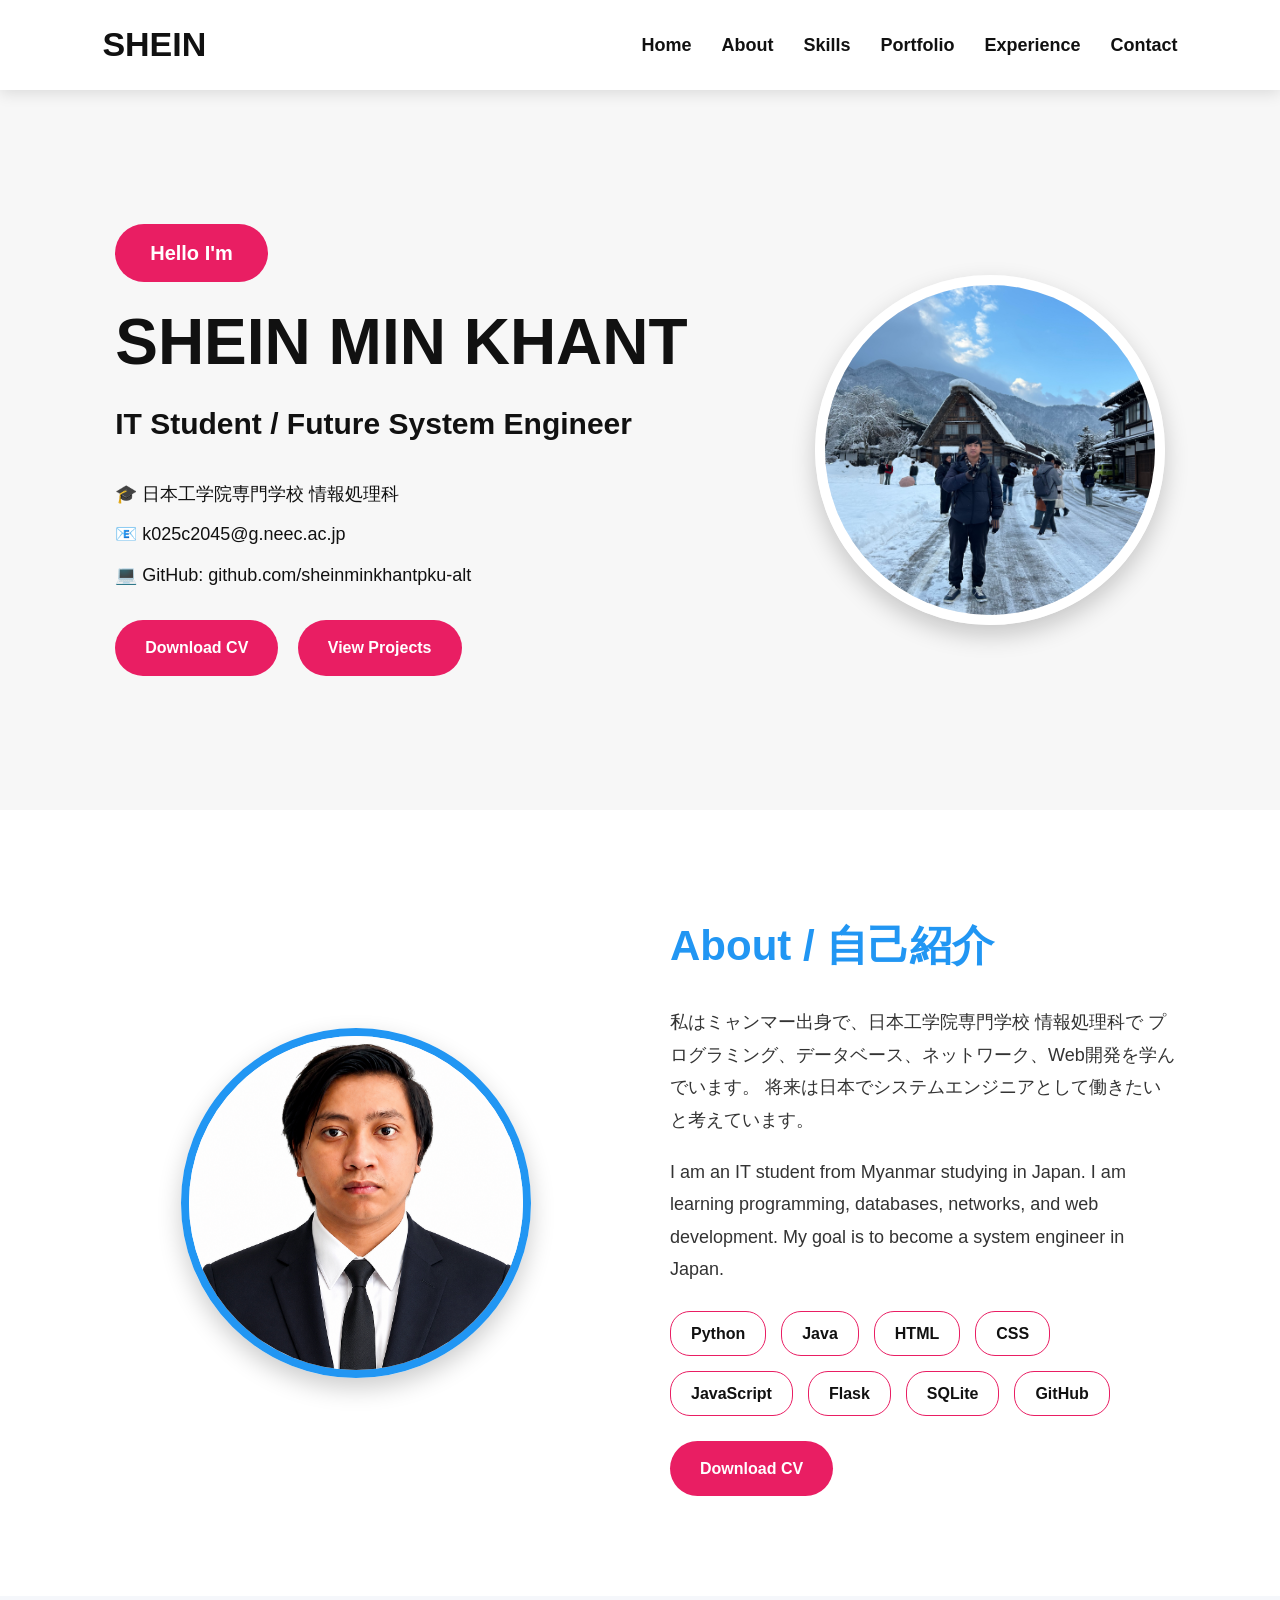
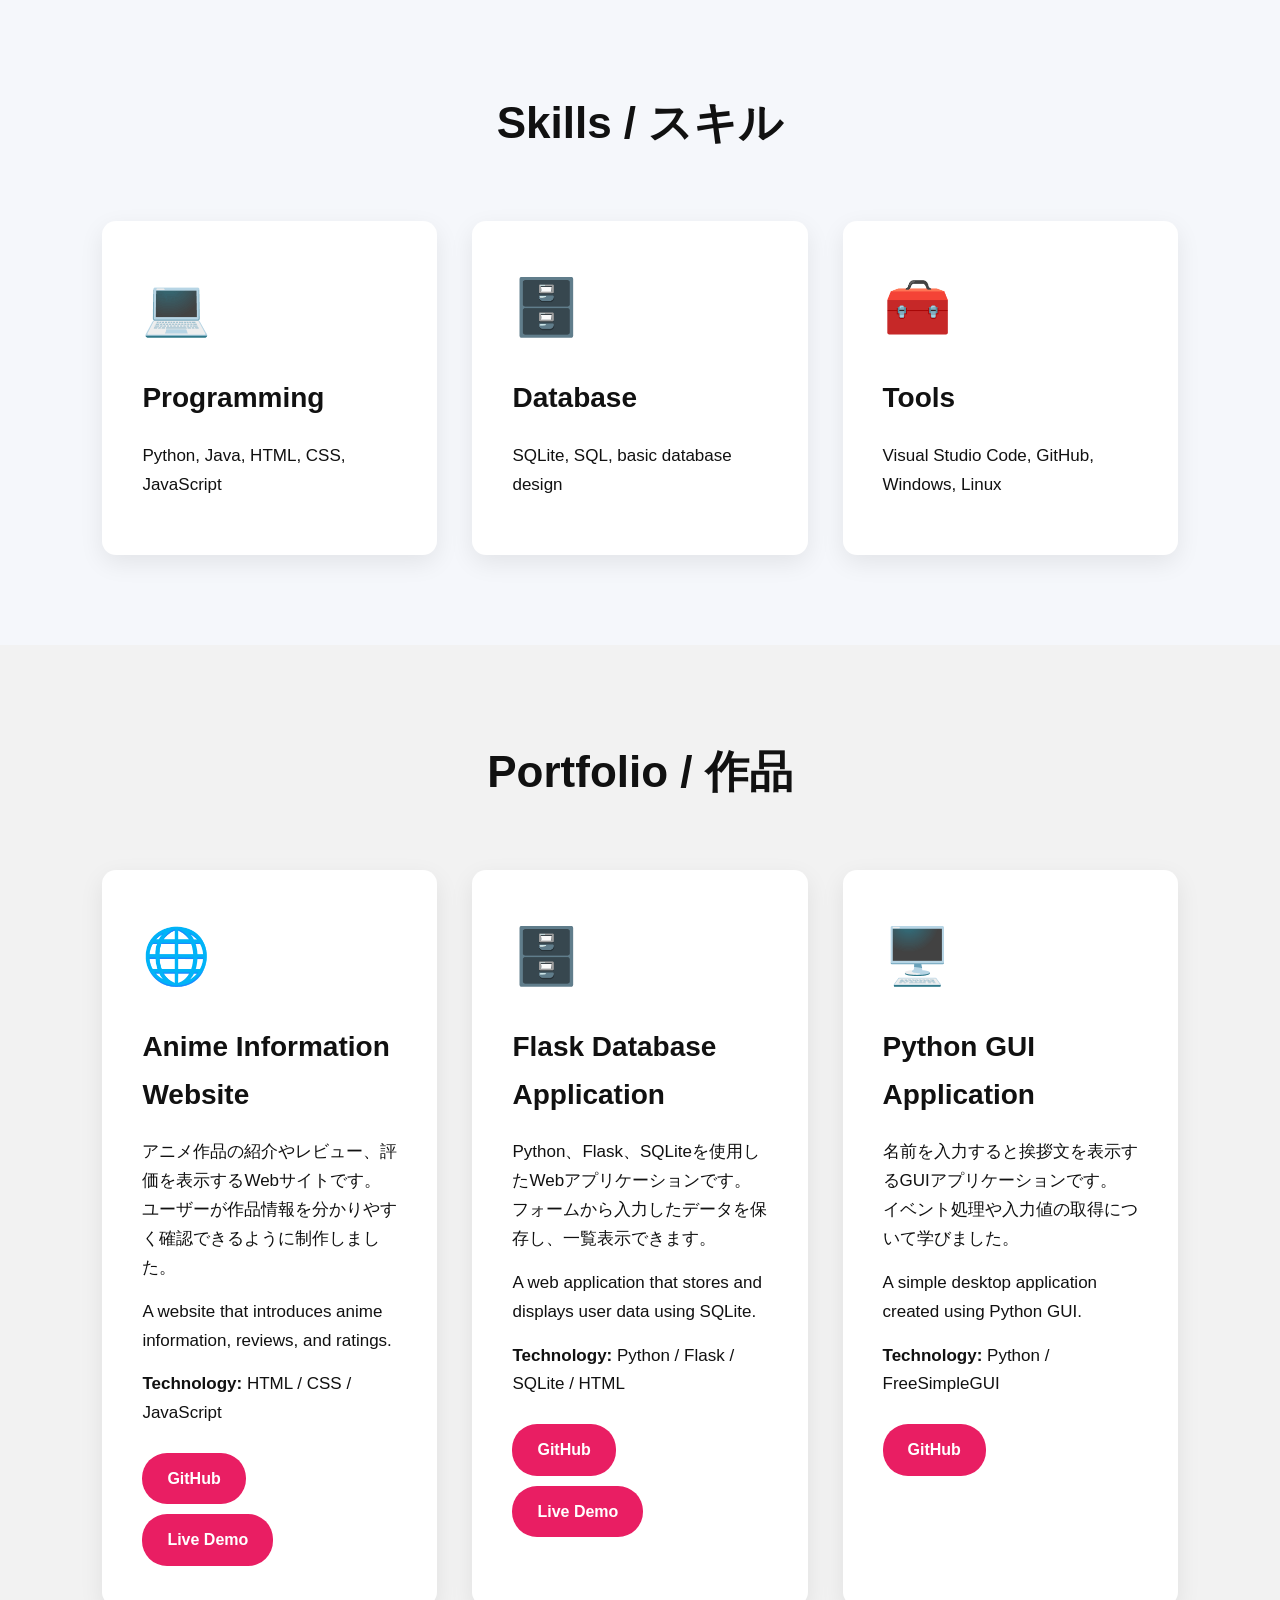
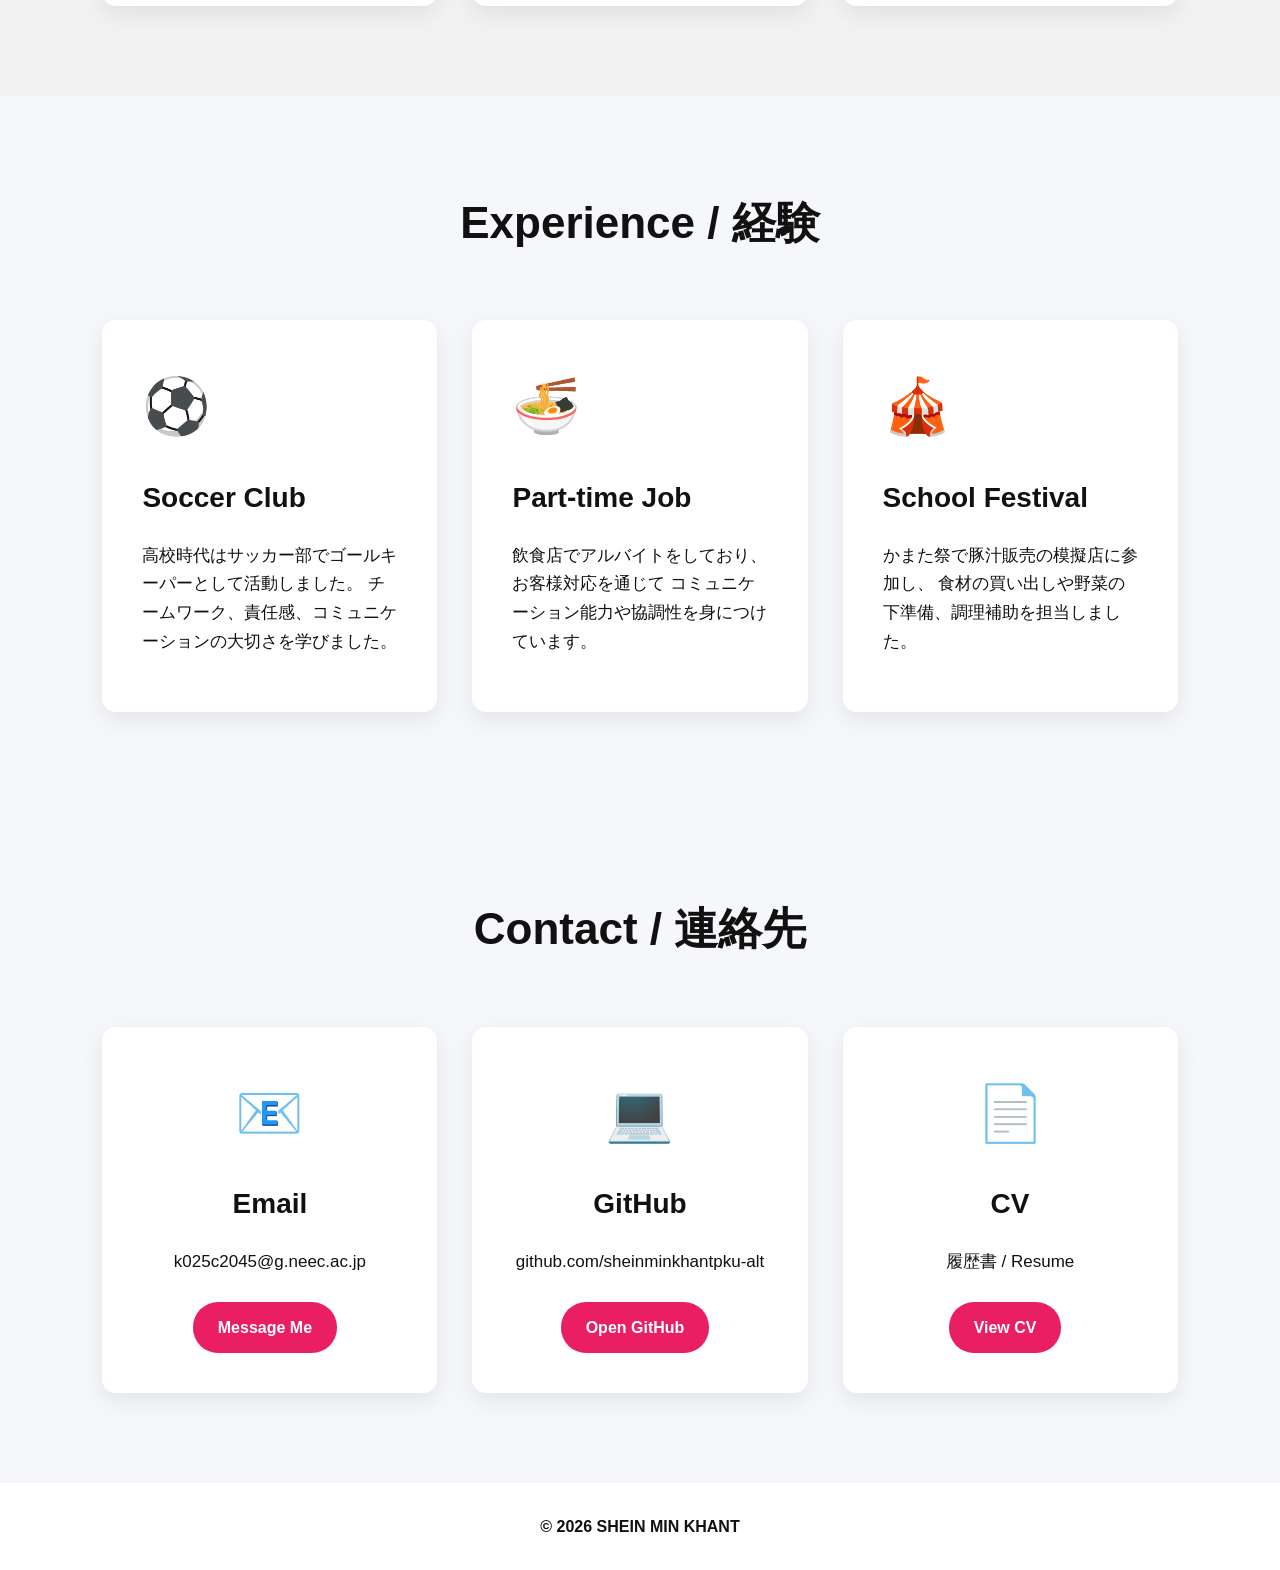
==== index.html @ 112c9b4b "Update index.html" ====
<!DOCTYPE html>
<html lang="ja">
<head>
    <meta charset="UTF-8">
    <title>SHEIN MIN KHANT Portfolio</title>
    <link rel="stylesheet" href="style.css">
</head>
<body>

<header>
    <nav>
        <h1>SHEIN</h1>
        <ul>
            <li><a href="#home">Home</a></li>
            <li><a href="#about">About</a></li>
            <li><a href="#skills">Skills</a></li>
            <li><a href="#projects">Portfolio</a></li>
            <li><a href="#experience">Experience</a></li>
            <li><a href="#contact">Contact</a></li>
        </ul>
    </nav>
</header>

<section id="home" class="hero-section">

    <div class="hero-text">
        <span class="hello">Hello I'm</span>

        <h2>SHEIN MIN KHANT</h2>

        <h3>IT Student / Future System Engineer</h3>

        <p>🎓 日本工学院専門学校 情報処理科</p>
        <p>📧 k025c2045@g.neec.ac.jp</p>
        <p>💻 GitHub: github.com/sheinminkhantpku-alt</p>

        <div class="hero-buttons">
            <a href="cv.pdf" target="_blank">Download CV</a>
            <a href="#projects">View Projects</a>
        </div>
    </div>

    <div class="hero-photo">
        <img src="images/IMG_0315.jpeg" alt="Profile Photo">
    </div>

</section>

<section id="about" class="about-section">
    <div class="about-left">
      <img src="images/SHEIN.png" alt="Profile Photo">
    </div>

    <div class="about-text">
        <h2>About / 自己紹介</h2>

        <p>
            私はミャンマー出身で、日本工学院専門学校 情報処理科で
            プログラミング、データベース、ネットワーク、Web開発を学んでいます。
            将来は日本でシステムエンジニアとして働きたいと考えています。
        </p>

        <p>
            I am an IT student from Myanmar studying in Japan.
            I am learning programming, databases, networks, and web development.
            My goal is to become a system engineer in Japan.
        </p>

        <div class="tags">
            <span>Python</span>
            <span>Java</span>
            <span>HTML</span>
            <span>CSS</span>
            <span>JavaScript</span>
            <span>Flask</span>
            <span>SQLite</span>
            <span>GitHub</span>
        </div>

        <a class="download-btn" href="cv.pdf" target="_blank">Download CV</a>
    </div>
</section>

<section id="skills">
    <h2>Skills / スキル</h2>

    <div class="skill-grid">
        <div class="skill-card">
            <div class="card-icon">💻</div>
            <h3>Programming</h3>
            <p>Python, Java, HTML, CSS, JavaScript</p>
        </div>

        <div class="skill-card">
            <div class="card-icon">🗄️</div>
            <h3>Database</h3>
            <p>SQLite, SQL, basic database design</p>
        </div>

        <div class="skill-card">
            <div class="card-icon">🧰</div>
            <h3>Tools</h3>
            <p>Visual Studio Code, GitHub, Windows, Linux</p>
        </div>
    </div>
</section>

<section id="projects">
    <h2>Portfolio / 作品</h2>

    <div class="project-grid">

        <div class="project-card">
            <div class="project-icon">🌐</div>
            <h3>Anime Information Website</h3>

            <p>
                アニメ作品の紹介やレビュー、評価を表示するWebサイトです。
                ユーザーが作品情報を分かりやすく確認できるように制作しました。
            </p>

            <p>
                A website that introduces anime information, reviews, and ratings.
            </p>

            <p><strong>Technology:</strong> HTML / CSS / JavaScript</p>

            <div class="project-links">
                <a href="https://github.com/sheinminkhantpku-alt/Anime-page" target="_blank">
                    GitHub
                </a>
                <a href="#" target="_blank">
                    Live Demo
                </a>
            </div>
        </div>

        <div class="project-card">
            <div class="project-icon">🗄️</div>
            <h3>Flask Database Application</h3>

            <p>
                Python、Flask、SQLiteを使用したWebアプリケーションです。
                フォームから入力したデータを保存し、一覧表示できます。
            </p>

            <p>
                A web application that stores and displays user data using SQLite.
            </p>

            <p><strong>Technology:</strong> Python / Flask / SQLite / HTML</p>

            <div class="project-links">
                <a href="https://github.com/sheinminkhantpku-alt/friend-app"target="_blank"class="btn">
                         GitHub
                </a>

                <a href="https://your-live-demo-url.com" target="_blank"class="btn">
                         Live Demo
                </a>
            </div>
        </div>

        <div class="project-card">
            <div class="project-icon">🖥️</div>
            <h3>Python GUI Application</h3>

            <p>
                名前を入力すると挨拶文を表示するGUIアプリケーションです。
                イベント処理や入力値の取得について学びました。
            </p>

            <p>
                A simple desktop application created using Python GUI.
            </p>

            <p><strong>Technology:</strong> Python / FreeSimpleGUI</p>

            <div class="project-links">
                <a href="https://github.com/k025c2045-ai/python-gui-app" target="_blank">
                    GitHub
                </a>
            </div>
        </div>

    </div>
</section>

<section id="experience">
    <h2>Experience / 経験</h2>

    <div class="experience-grid">
        <div class="experience-card">
            <div class="card-icon">⚽</div>
            <h3>Soccer Club</h3>
            <p>
                高校時代はサッカー部でゴールキーパーとして活動しました。
                チームワーク、責任感、コミュニケーションの大切さを学びました。
            </p>
        </div>

        <div class="experience-card">
            <div class="card-icon">🍜</div>
            <h3>Part-time Job</h3>
            <p>
                飲食店でアルバイトをしており、お客様対応を通じて
                コミュニケーション能力や協調性を身につけています。
            </p>
        </div>

        <div class="experience-card">
            <div class="card-icon">🎪</div>
            <h3>School Festival</h3>
            <p>
                かまた祭で豚汁販売の模擬店に参加し、
                食材の買い出しや野菜の下準備、調理補助を担当しました。
            </p>
        </div>
    </div>
</section>

<section id="contact">
    <h2>Contact / 連絡先</h2>

    <div class="contact-grid">
        <div class="contact-card">
            <div class="contact-icon">📧</div>
            <h3>Email</h3>
            <p>k025c2045@g.neec.ac.jp</p>
            <a href="mailto:k025c2045@g.neec.ac.jp">Message Me</a>
        </div>

        <div class="contact-card">
            <div class="contact-icon">💻</div>
            <h3>GitHub</h3>
            <p>github.com/sheinminkhantpku-alt</p>
            <a href="https://github.com/sheinminkhantpku-alt" target="_blank">Open GitHub</a>
        </div>

        <div class="contact-card">
            <div class="contact-icon">📄</div>
            <h3>CV</h3>
            <p>履歴書 / Resume</p>
            <a href="cv.pdf" target="_blank">View CV</a>
        </div>
    </div>
</section>

<footer>
    <p>© 2026 SHEIN MIN KHANT</p>
</footer>

<script src="scripts.js"></script>
</body>
</html>
---- style.css ----
* {
    margin: 0;
    padding: 0;
    box-sizing: border-box;
}

html {
    scroll-behavior: smooth;
}

body {
    font-family: "Segoe UI", "Yu Gothic", sans-serif;
    background: #f5f7fb;
    color: #111;
    line-height: 1.7;
}

header {
    background: white;
    box-shadow: 0 3px 15px rgba(0,0,0,0.12);
    position: sticky;
    top: 0;
    z-index: 1000;
}
.hero-photo {
    width: 350px;
    height: 350px;
    border-radius: 50%;
    overflow: hidden;
    border: 10px solid white;
    box-shadow: 0 10px 25px rgba(0,0,0,0.2);
}

.hero-photo img {
    width: 100%;
    height: 100%;
    object-fit: cover;
}
nav {
    min-height: 90px;
    padding: 0 8%;
    display: flex;
    align-items: center;
    justify-content: space-between;
}

nav h1 {
    font-size: 34px;
    font-weight: 800;
}

nav ul {
    display: flex;
    list-style: none;
    gap: 30px;
}

nav a {
    color: #111;
    text-decoration: none;
    font-size: 18px;
    font-weight: 700;
}

nav a:hover {
    color: #e91e63;
}

.hero-section {
    min-height: 720px;
    display: flex;
    align-items: center;
    justify-content: space-between;
    padding: 80px 9%;
    background: #f7f7f7;
}

.hero-text {
    max-width: 650px;
}

.hello {
    background: #e91e63;
    color: white;
    padding: 12px 35px;
    border-radius: 30px;
    font-size: 20px;
    font-weight: bold;
    display: inline-block;
    margin-bottom: 25px;
}

.hero-text h2 {
    font-size: 64px;
    line-height: 1.1;
    margin-bottom: 20px;
}

.hero-text h3 {
    font-size: 30px;
    margin-bottom: 30px;
}

.hero-text p {
    font-size: 18px;
    margin-bottom: 10px;
}

.hero-buttons {
    margin-top: 30px;
}

.hero-buttons a,
.download-btn {
    background: #e91e63;
    color: white;
    padding: 14px 30px;
    border-radius: 30px;
    text-decoration: none;
    font-weight: bold;
    display: inline-block;
    margin-right: 15px;
}

.hero-buttons a:hover,
.download-btn:hover {
    background: #c2185b;
}

.hero-circle {
    width: 420px;
    height: 420px;
    border-radius: 50%;
    border: 28px solid #ddd;
    outline: 28px solid #eee;
    display: flex;
    flex-direction: column;
    align-items: center;
    justify-content: center;
    background: white;
    text-align: center;
}

.hero-circle h2 {
    font-size: 90px;
    color: #e91e63;
}

.hero-circle p {
    font-size: 24px;
    font-weight: bold;
}

section {
    padding: 90px 8%;
}

section h2 {
    text-align: center;
    font-size: 44px;
    margin-bottom: 60px;
}

.about-section {
    display: flex;
    gap: 80px;
    align-items: center;
    background: white;
}

.about-left {
    flex: 1;
    display: flex;
    justify-content: center;
}

.icon-box {
    width: 360px;
    height: 360px;
    border-radius: 30px;
    background: #fce4ec;
    display: flex;
    align-items: center;
    justify-content: center;
    font-size: 130px;
}

.about-text {
    flex: 1;
}

.about-text h2 {
    text-align: left;
    margin-bottom: 30px;
}

.about-text p {
    font-size: 18px;
    margin-bottom: 20px;
}

.tags {
    display: flex;
    flex-wrap: wrap;
    gap: 15px;
    margin: 25px 0;
}

.tags span {
    border: 1px solid #e91e63;
    padding: 8px 20px;
    border-radius: 20px;
    font-weight: bold;
}

.skill-grid,
.project-grid,
.experience-grid,
.contact-grid {
    display: grid;
    grid-template-columns: repeat(3, 1fr);
    gap: 35px;
}

.skill-card,
.experience-card,
.contact-card,
.project-card {
    background: white;
    padding: 40px;
    border-radius: 14px;
    box-shadow: 0 8px 25px rgba(0,0,0,0.08);
}

.card-icon,
.project-icon,
.contact-icon {
    font-size: 55px;
    margin-bottom: 20px;
}

.skill-card h3,
.experience-card h3,
.contact-card h3,
.project-card h3 {
    font-size: 28px;
    margin-bottom: 20px;
}

.skill-card p,
.experience-card p,
.contact-card p,
.project-card p {
    font-size: 17px;
    margin-bottom: 15px;
}

#projects {
    background: #f2f2f2;
}

.project-links a,
.contact-card a {
    background: #e91e63;
    color: white;
    padding: 12px 25px;
    border-radius: 25px;
    text-decoration: none;
    font-weight: bold;
    display: inline-block;
    margin-right: 10px;
    margin-top: 10px;
}

.project-links a:hover,
.contact-card a:hover {
    background: #c2185b;
}

.contact-card {
    text-align: center;
}

footer {
    background: white;
    text-align: center;
    padding: 30px;
    font-weight: bold;
}

@media screen and (max-width: 900px) {
    nav {
        height: auto;
        padding: 25px;
        flex-direction: column;
        gap: 20px;
    }

    nav ul {
        flex-direction: column;
        text-align: center;
        gap: 15px;
    }

    .hero-section,
    .about-section {
        flex-direction: column;
        text-align: center;
    }

    .hero-text h2 {
        font-size: 45px;
    }

    .hero-circle {
        width: 300px;
        height: 300px;
        border: 18px solid #ddd;
        outline: 18px solid #eee;
    }

    .hero-circle h2 {
        font-size: 60px;
    }

    .hero-circle p {
        font-size: 18px;
    }

    .about-text h2 {
        text-align: center;
    }

    .skill-grid,
    .project-grid,
    .experience-grid,
    .contact-grid {
        grid-template-columns: 1fr;
    }
}
.about-section{
    display: flex;
    align-items: center;
    justify-content: center;
    gap: 60px;
    padding: 100px 8%;
    background: white;
}

.about-left{
    flex: 1;
    display: flex;
    justify-content: center;
}

.about-left img{
    width: 350px;
    height: 350px;
    object-fit: cover;
    border-radius: 50%;
    border: 8px solid #2196f3;
    box-shadow: 0 10px 25px rgba(0,0,0,0.2);
}

.about-text{
    flex: 1;
}

.about-text h2{
    font-size: 42px;
    margin-bottom: 25px;
    color: #2196f3;
}

.about-text p{
    font-size: 18px;
    line-height: 1.8;
    margin-bottom: 20px;
    color: #333;
}
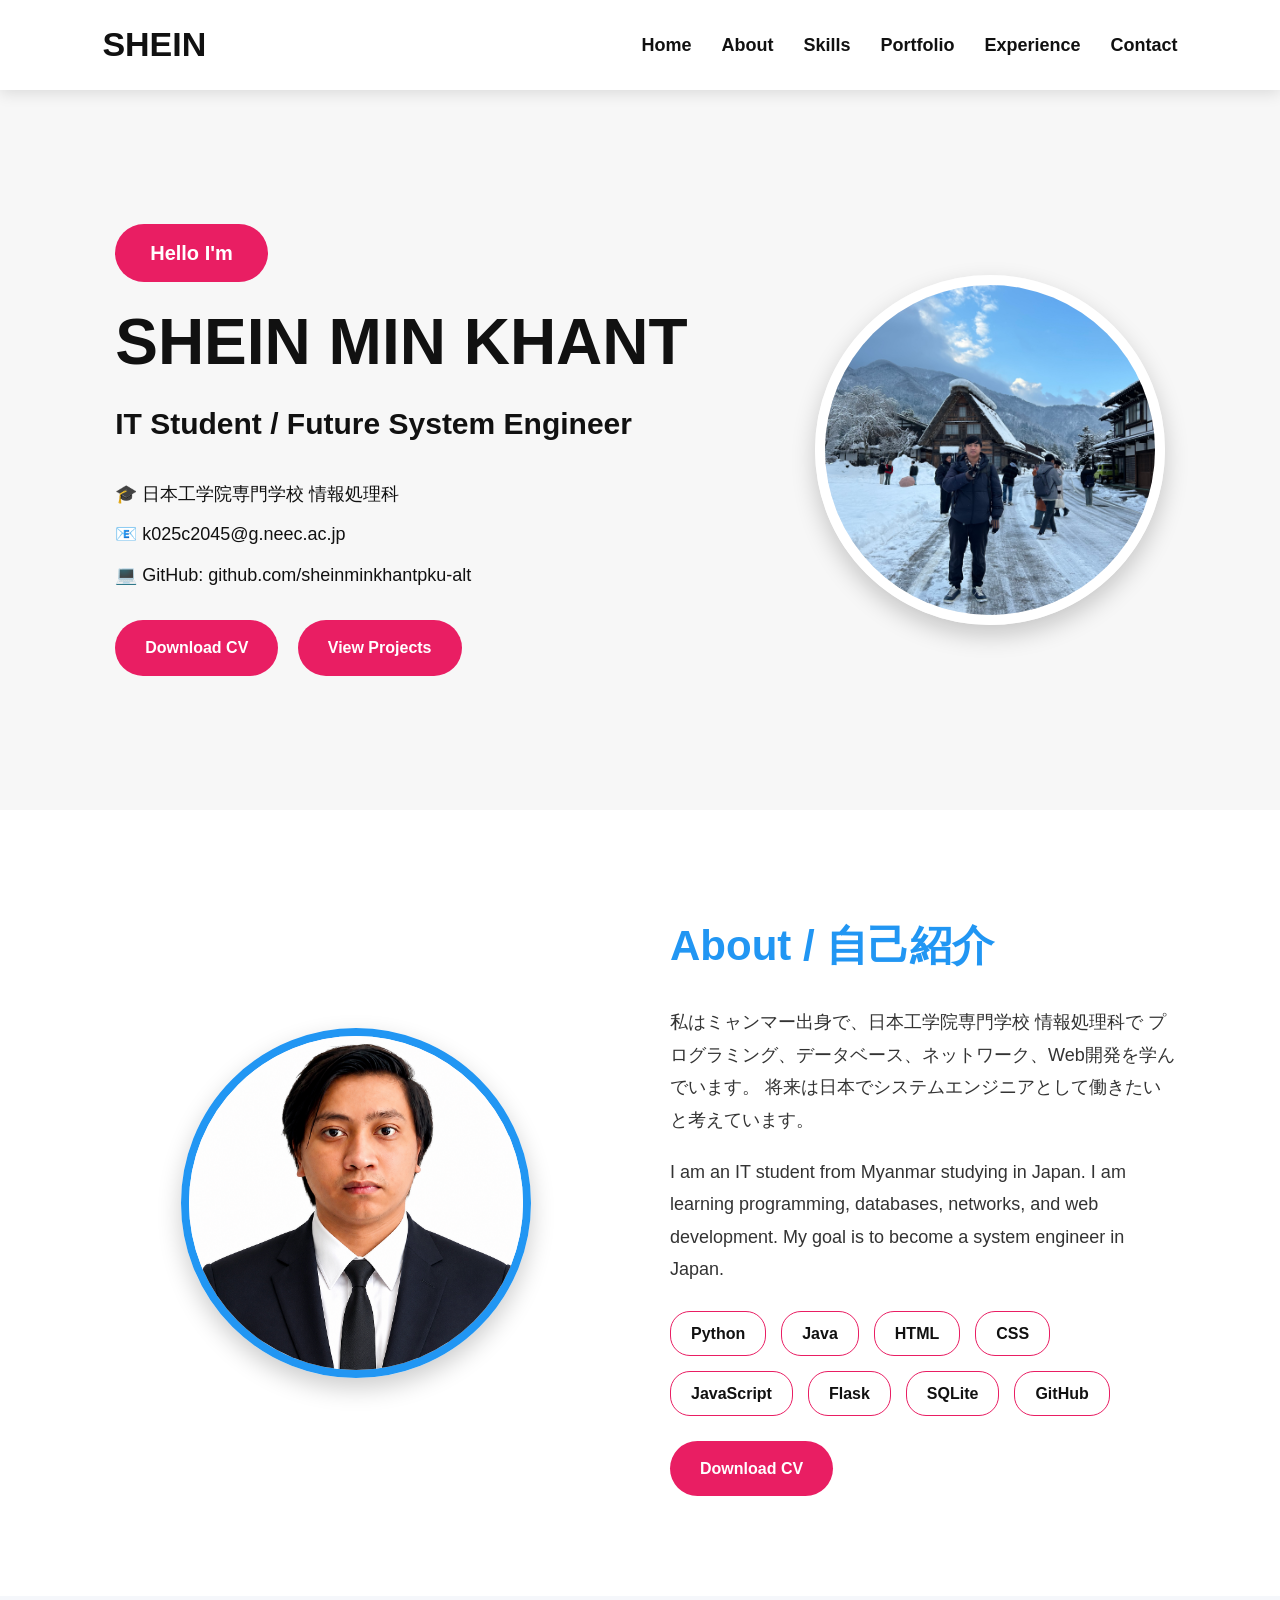
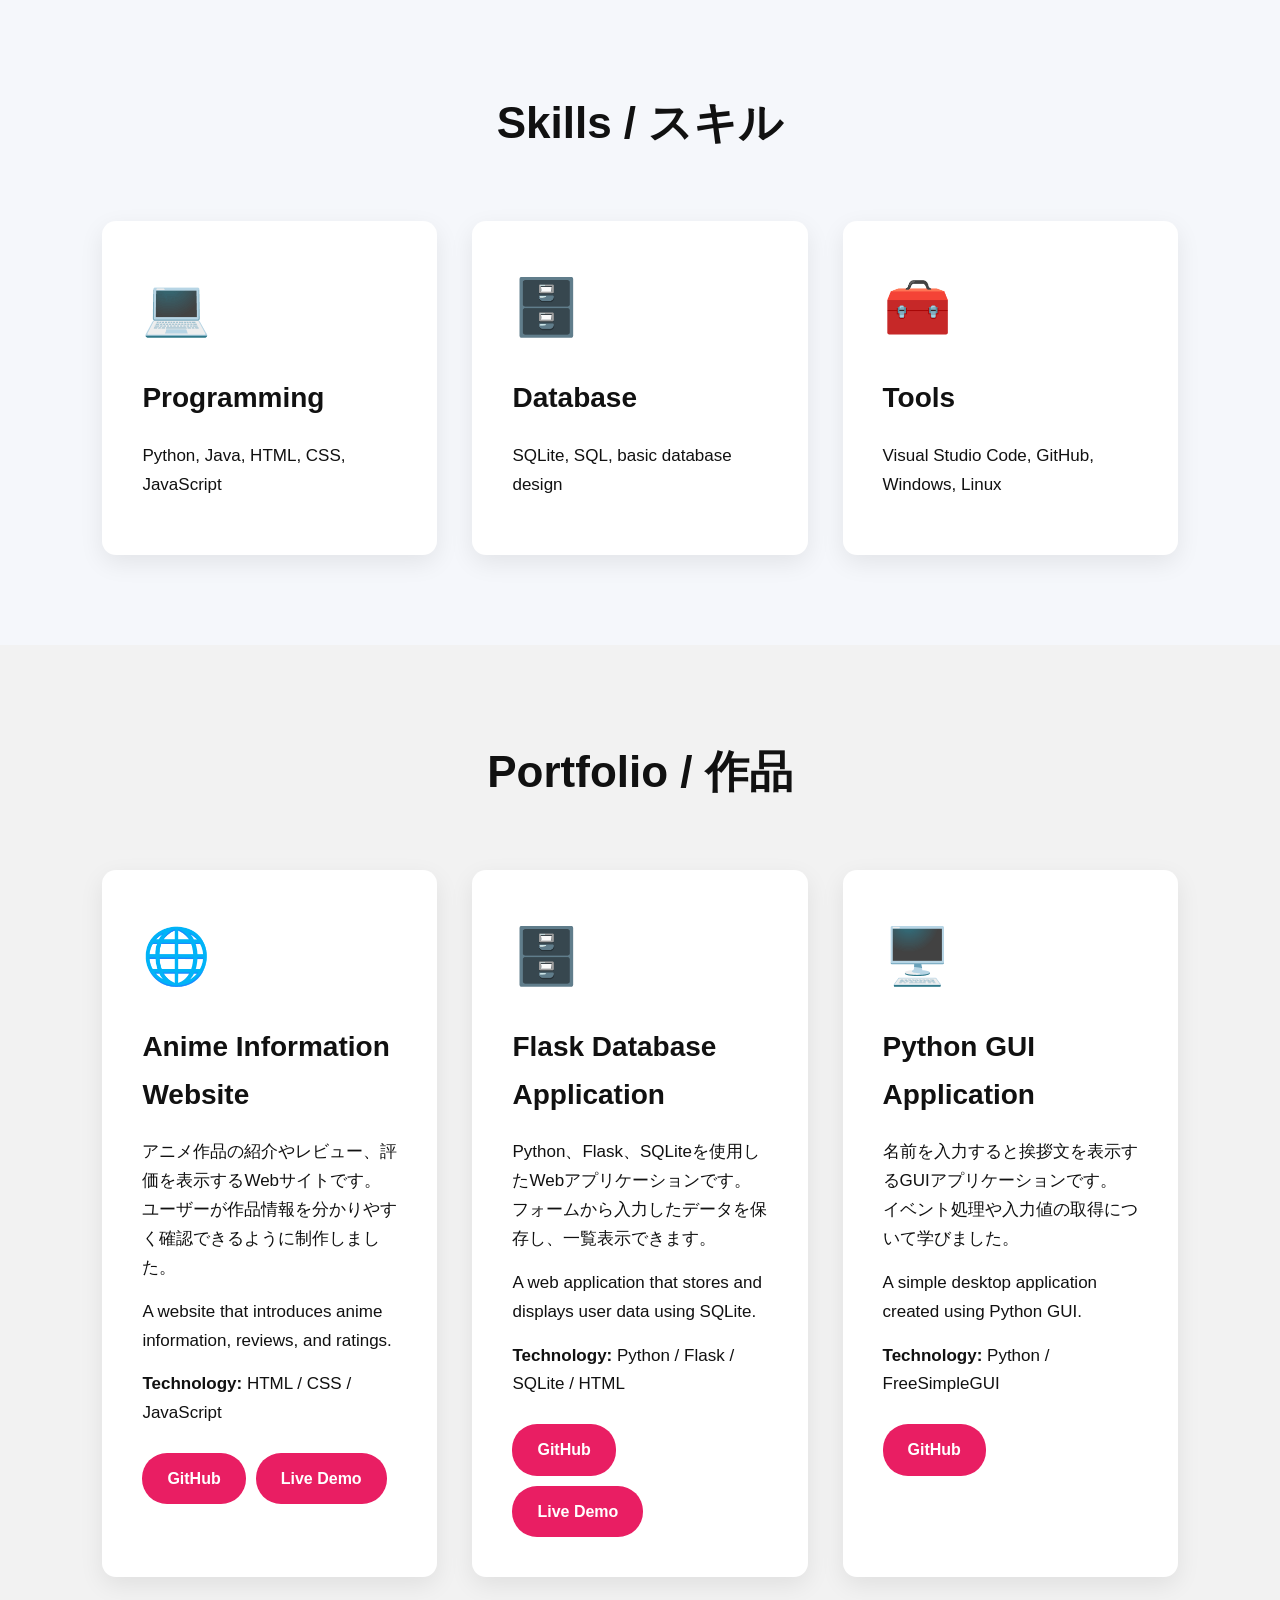
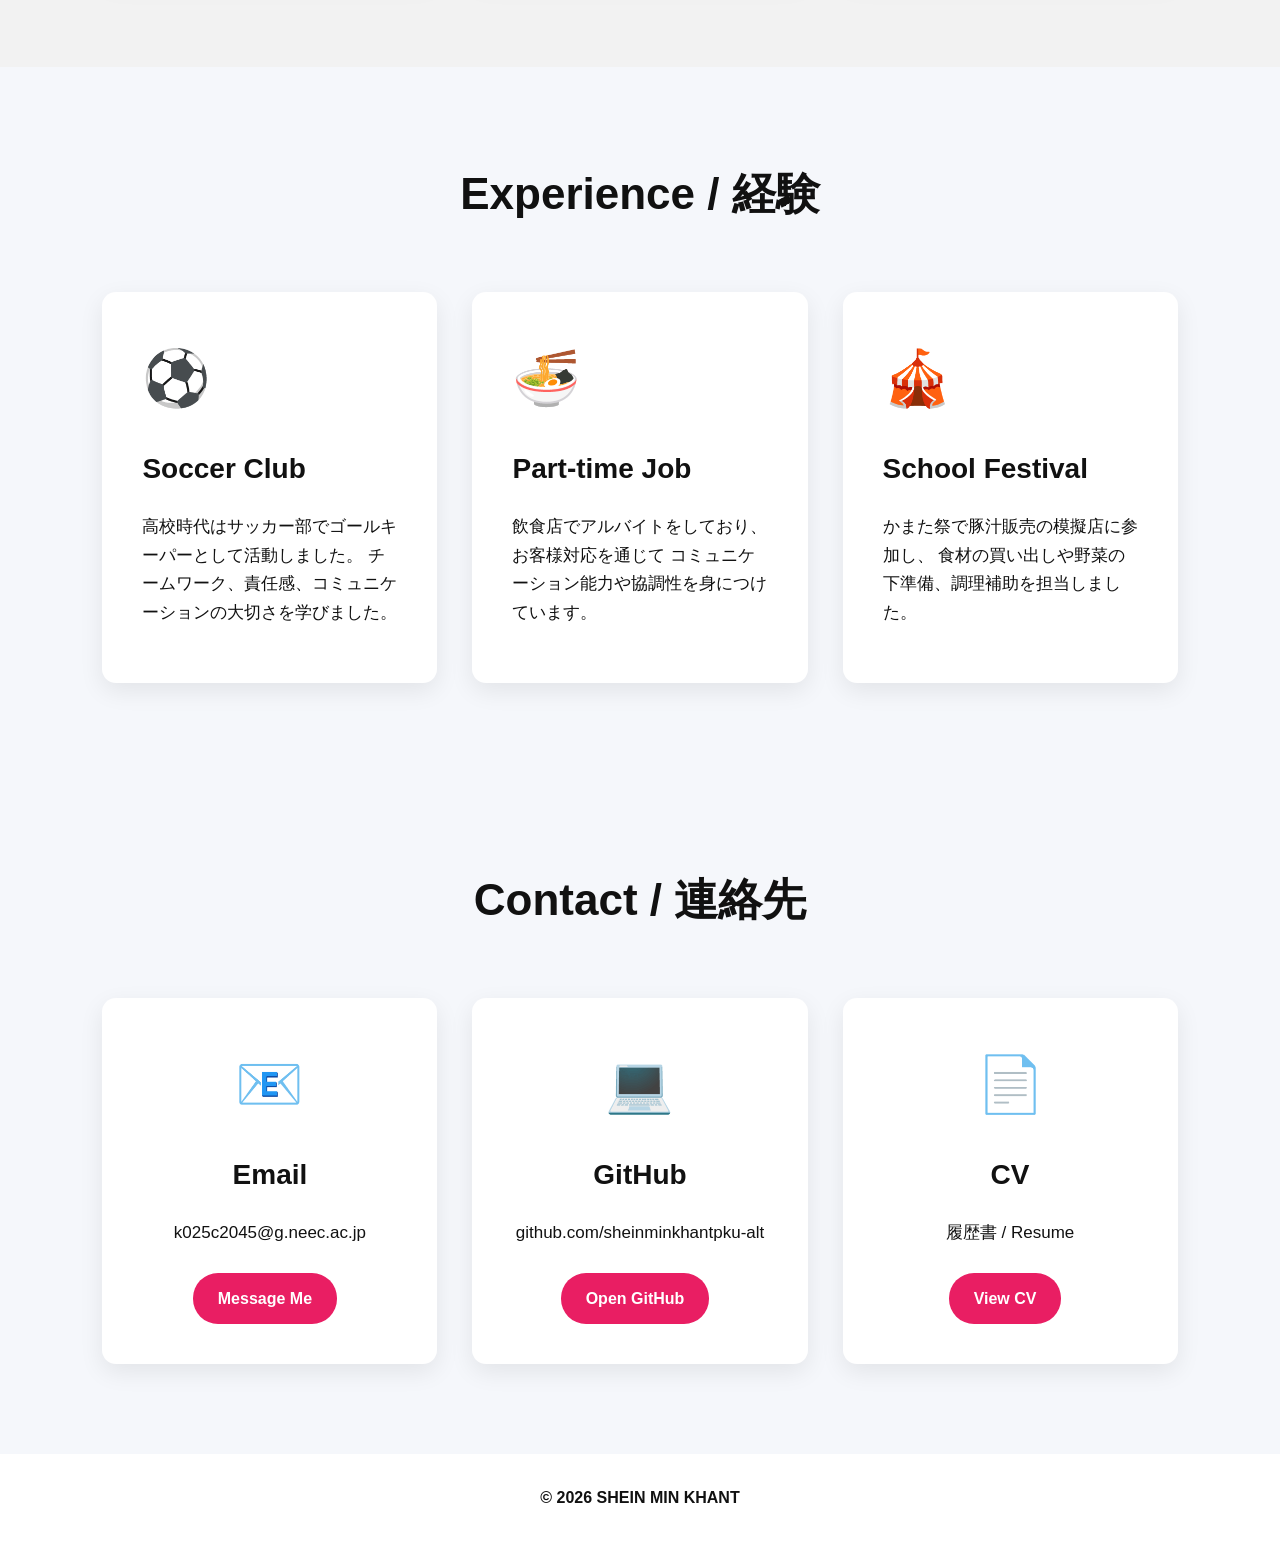
==== commit 2b7bc431: "Update index.html" ====
--- a/index.html
+++ b/index.html
@@ -128,10 +128,9 @@
             <div class="project-links">
                 <a href="https://github.com/sheinminkhantpku-alt/Anime-page" target="_blank">
                     GitHub
-                </a>
-                <a href="#" target="_blank">
-                    Live Demo
-                </a>
+                <a href="https://sheinminkhantpku-alt.github.io/Anime-page/"
+                    target="_blank"
+                class="btn">Live Demo</a>
             </div>
         </div>
 
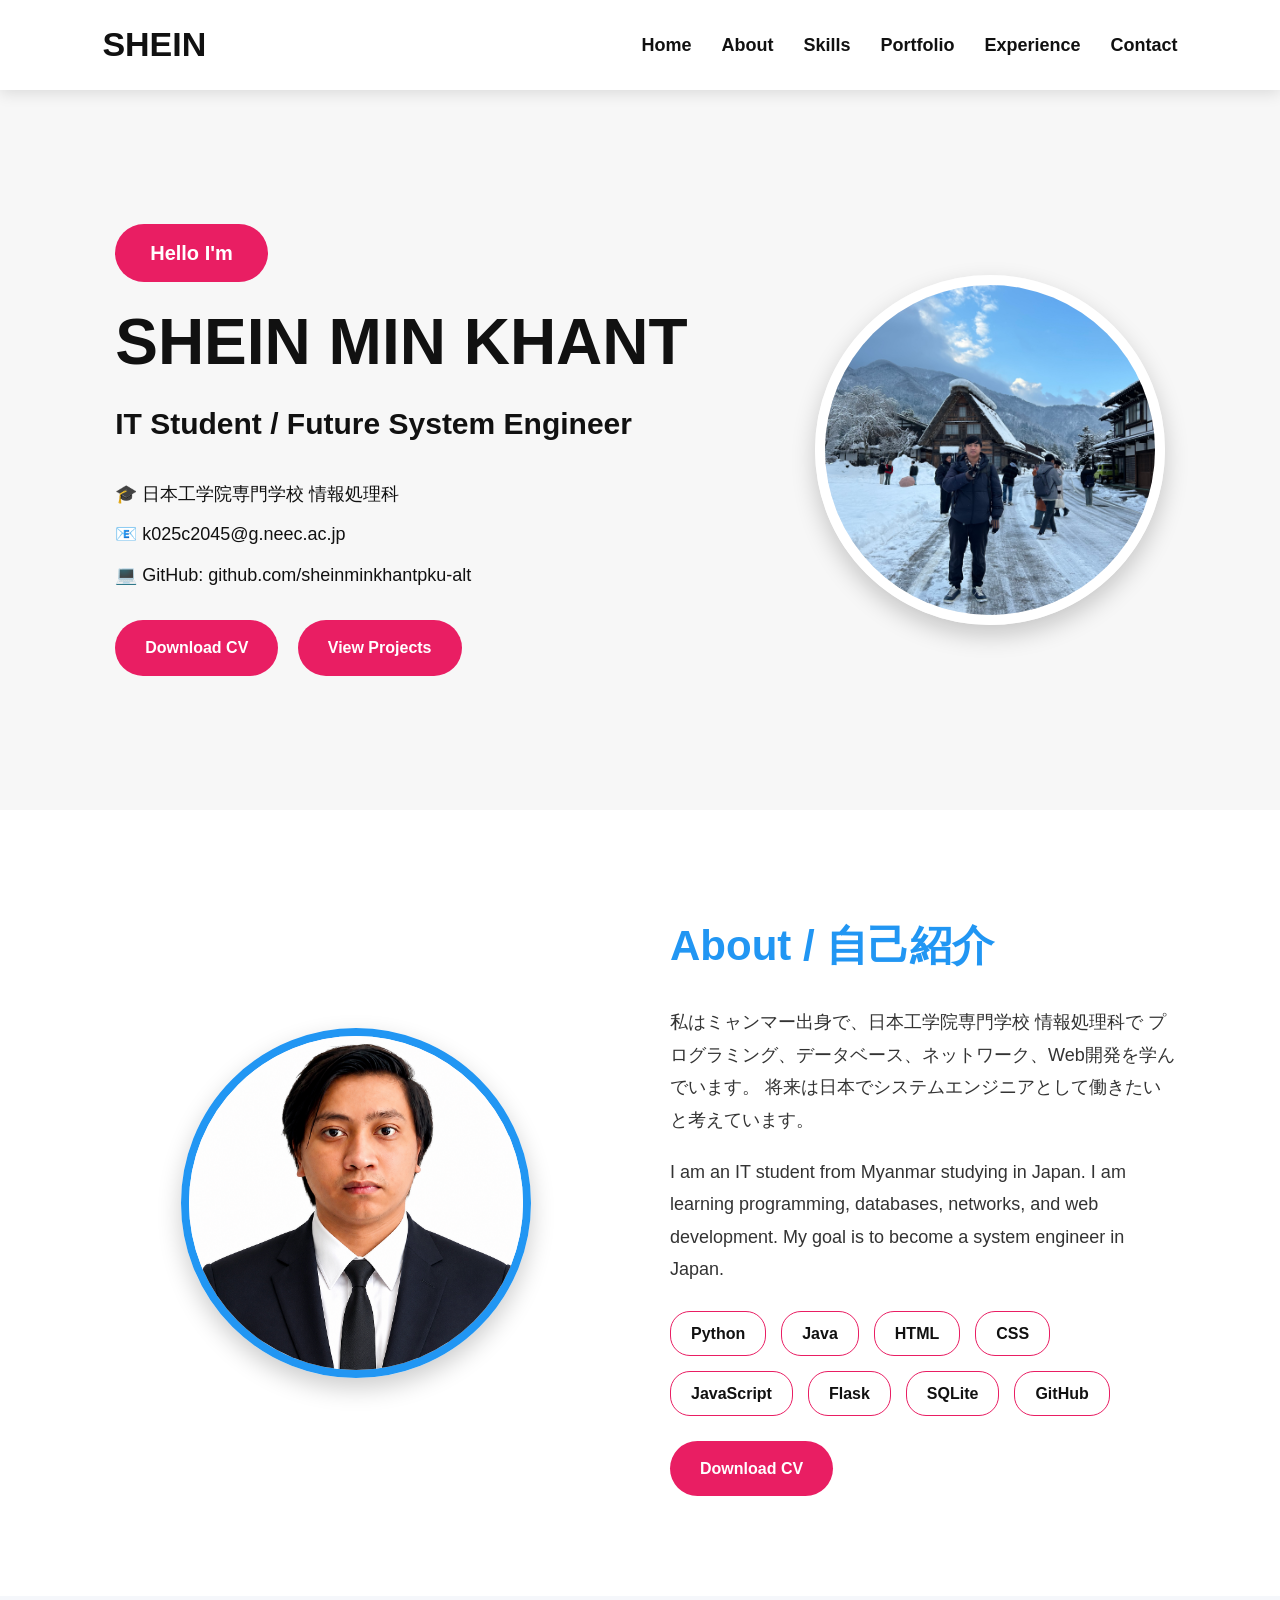
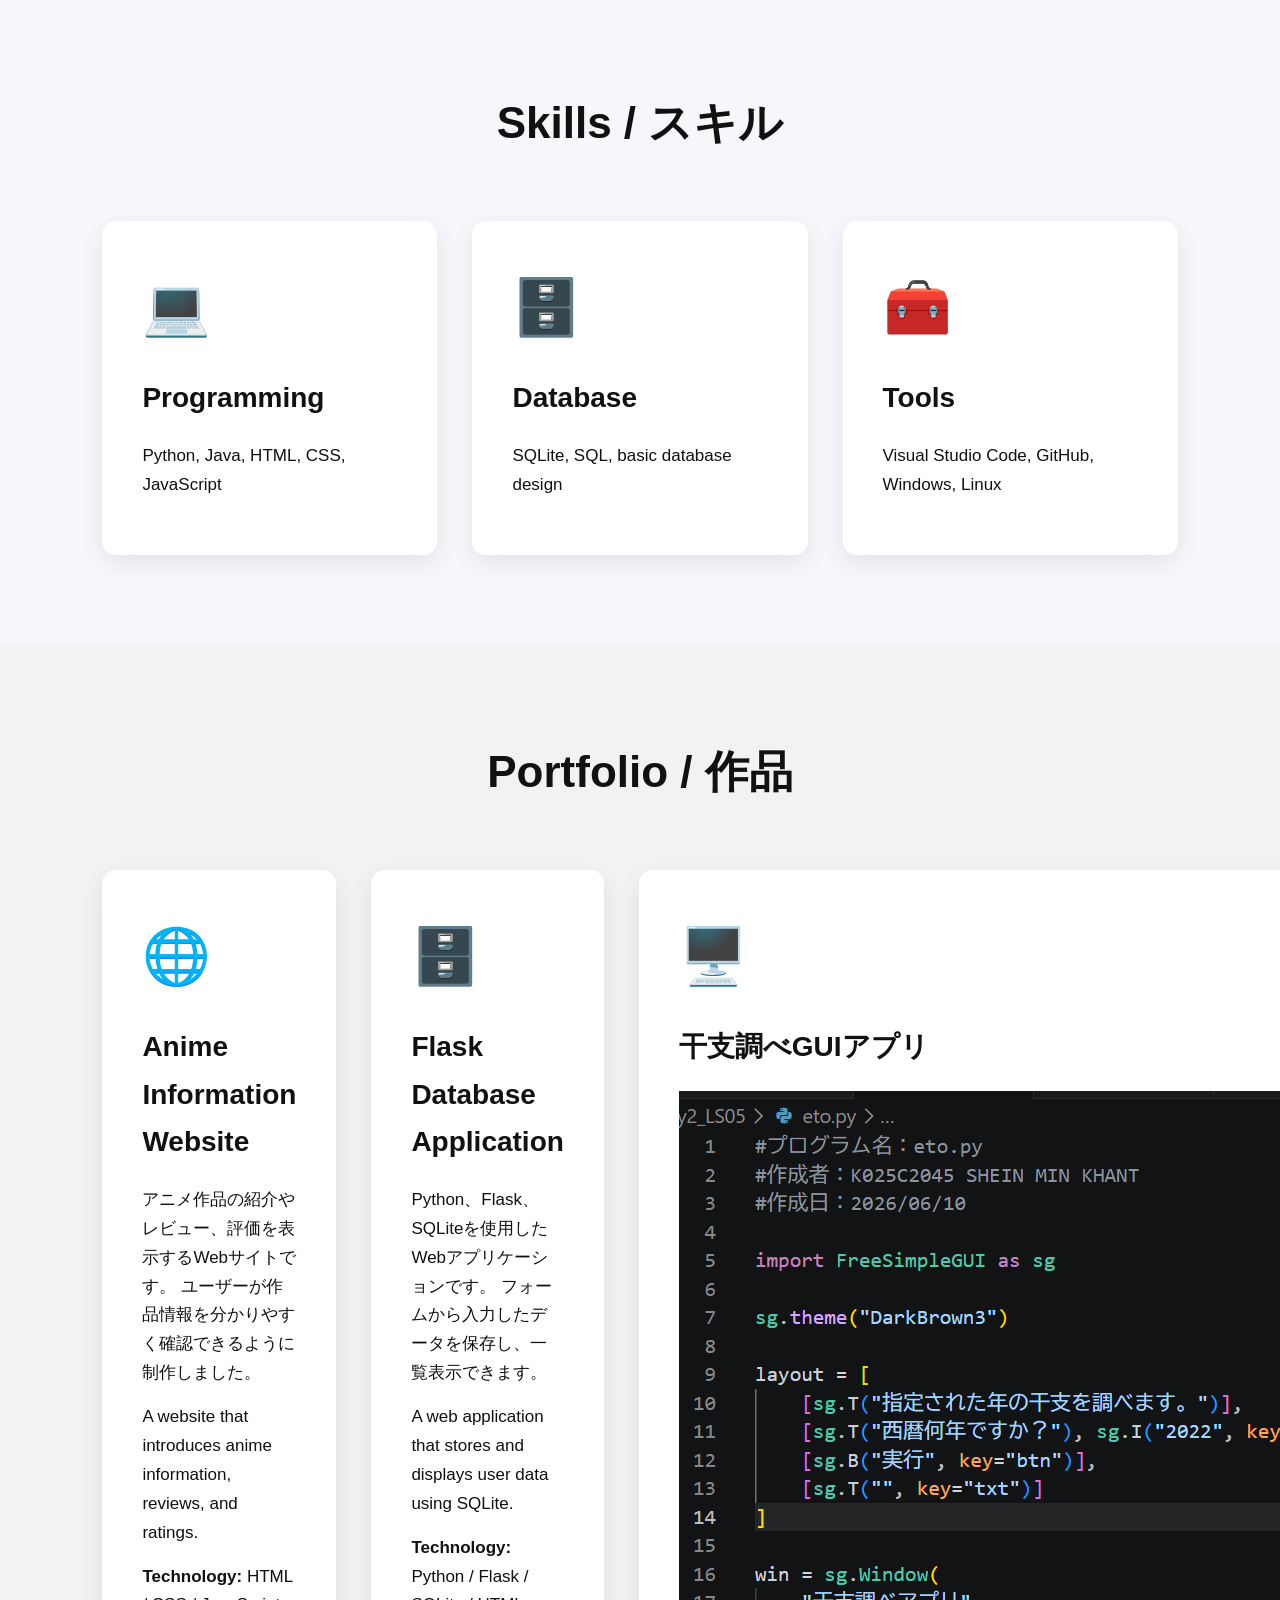
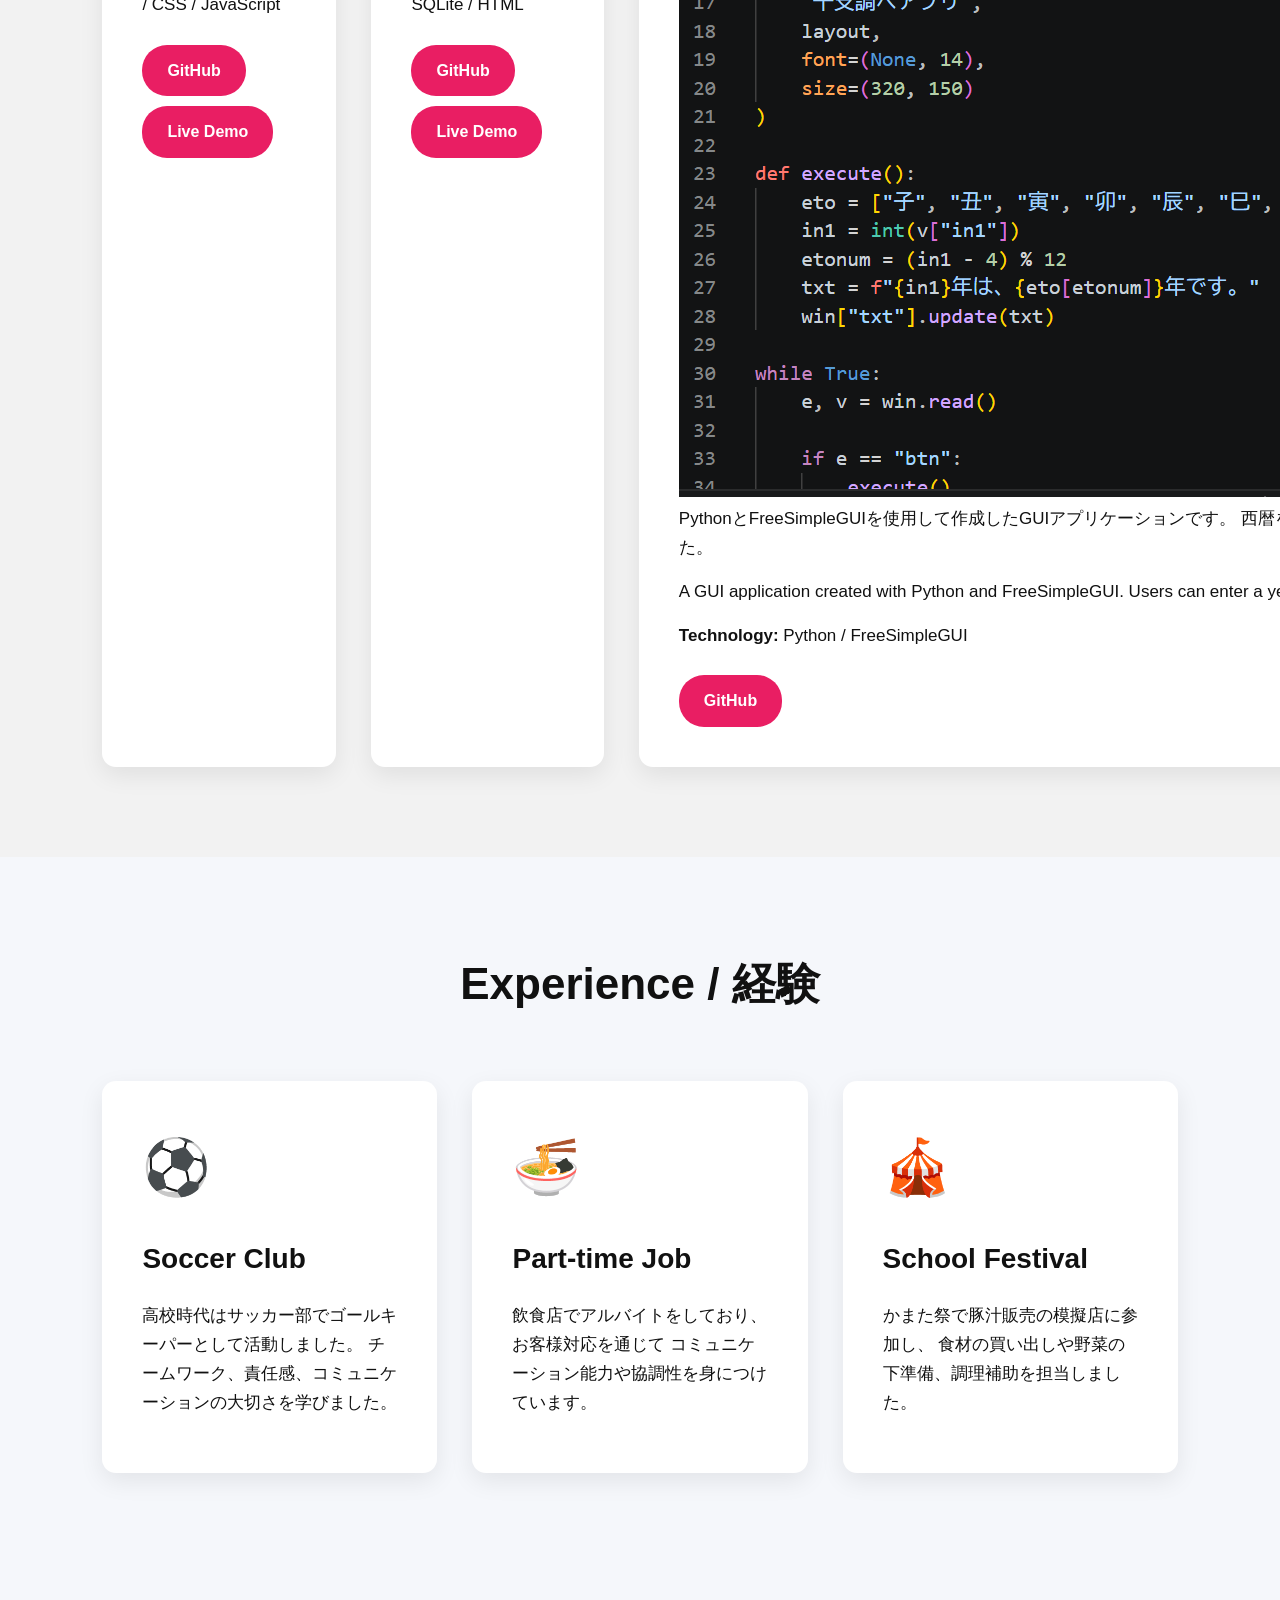
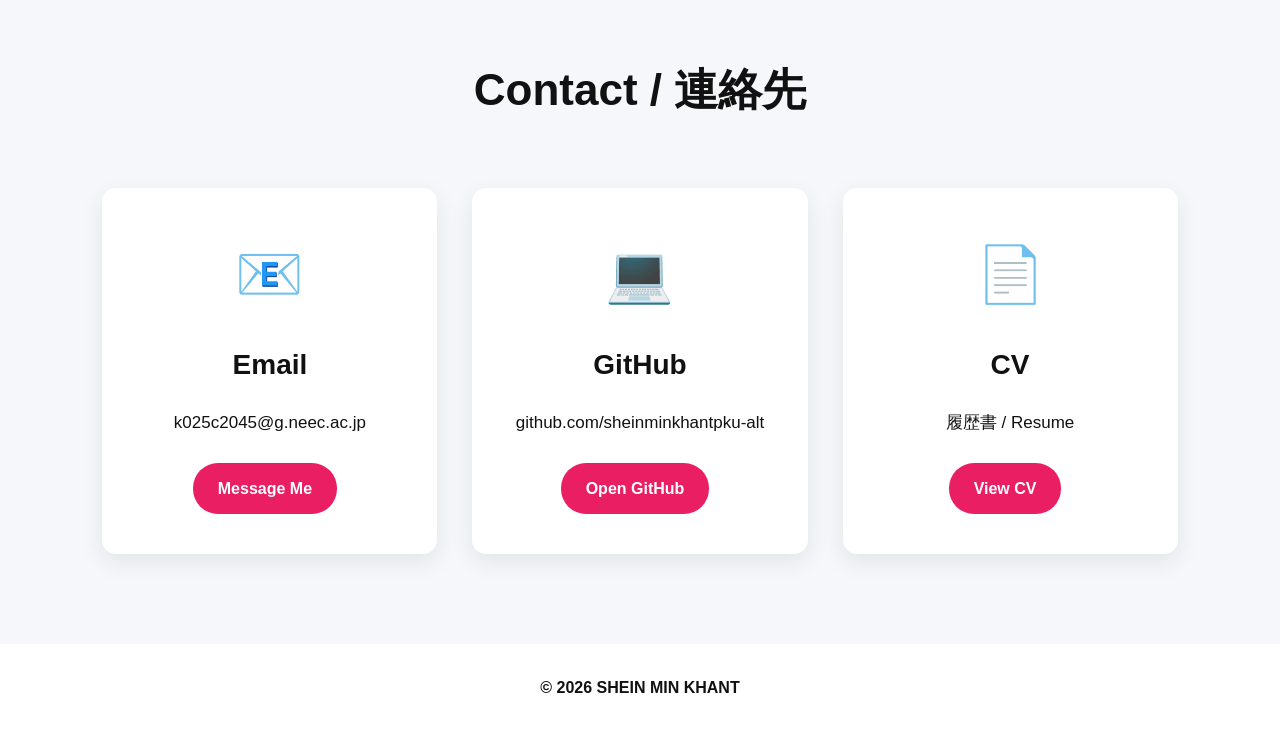
==== commit 7d6c953b: "Update index.html" ====
--- a/index.html
+++ b/index.html
@@ -161,28 +161,28 @@
         </div>
 
         <div class="project-card">
-            <div class="project-icon">🖥️</div>
-            <h3>Python GUI Application</h3>
-
-            <p>
-                名前を入力すると挨拶文を表示するGUIアプリケーションです。
-                イベント処理や入力値の取得について学びました。
-            </p>
-
-            <p>
-                A simple desktop application created using Python GUI.
-            </p>
-
-            <p><strong>Technology:</strong> Python / FreeSimpleGUI</p>
-
-            <div class="project-links">
-                <a href="https://github.com/k025c2045-ai/python-gui-app" target="_blank">
-                    GitHub
-                </a>
-            </div>
-        </div>
-
-    </div>
+    <div class="project-icon">🖥️</div>
+    <h3>干支調べGUIアプリ</h3>
+     <img src="./images/gui-app.png" alt="GUI App Screenshot" class="project-img">
+    <p>
+        PythonとFreeSimpleGUIを使用して作成したGUIアプリケーションです。
+        西暦を入力すると、その年の干支を表示します。
+        入力フォーム、ボタン処理、結果表示の基本を学びました。
+    </p>
+
+    <p>
+        A GUI application created with Python and FreeSimpleGUI.
+        Users can enter a year and check the Japanese zodiac sign.
+    </p>
+
+    <p><strong>Technology:</strong> Python / FreeSimpleGUI</p>
+
+    <div class="project-links">
+        <a href="https://github.com/sheinminkhantpku-alt/python-gui-app"
+           target="_blank"
+           class="btn">GitHub</a>
+    </div>
+</div>
 </section>
 
 <section id="experience">
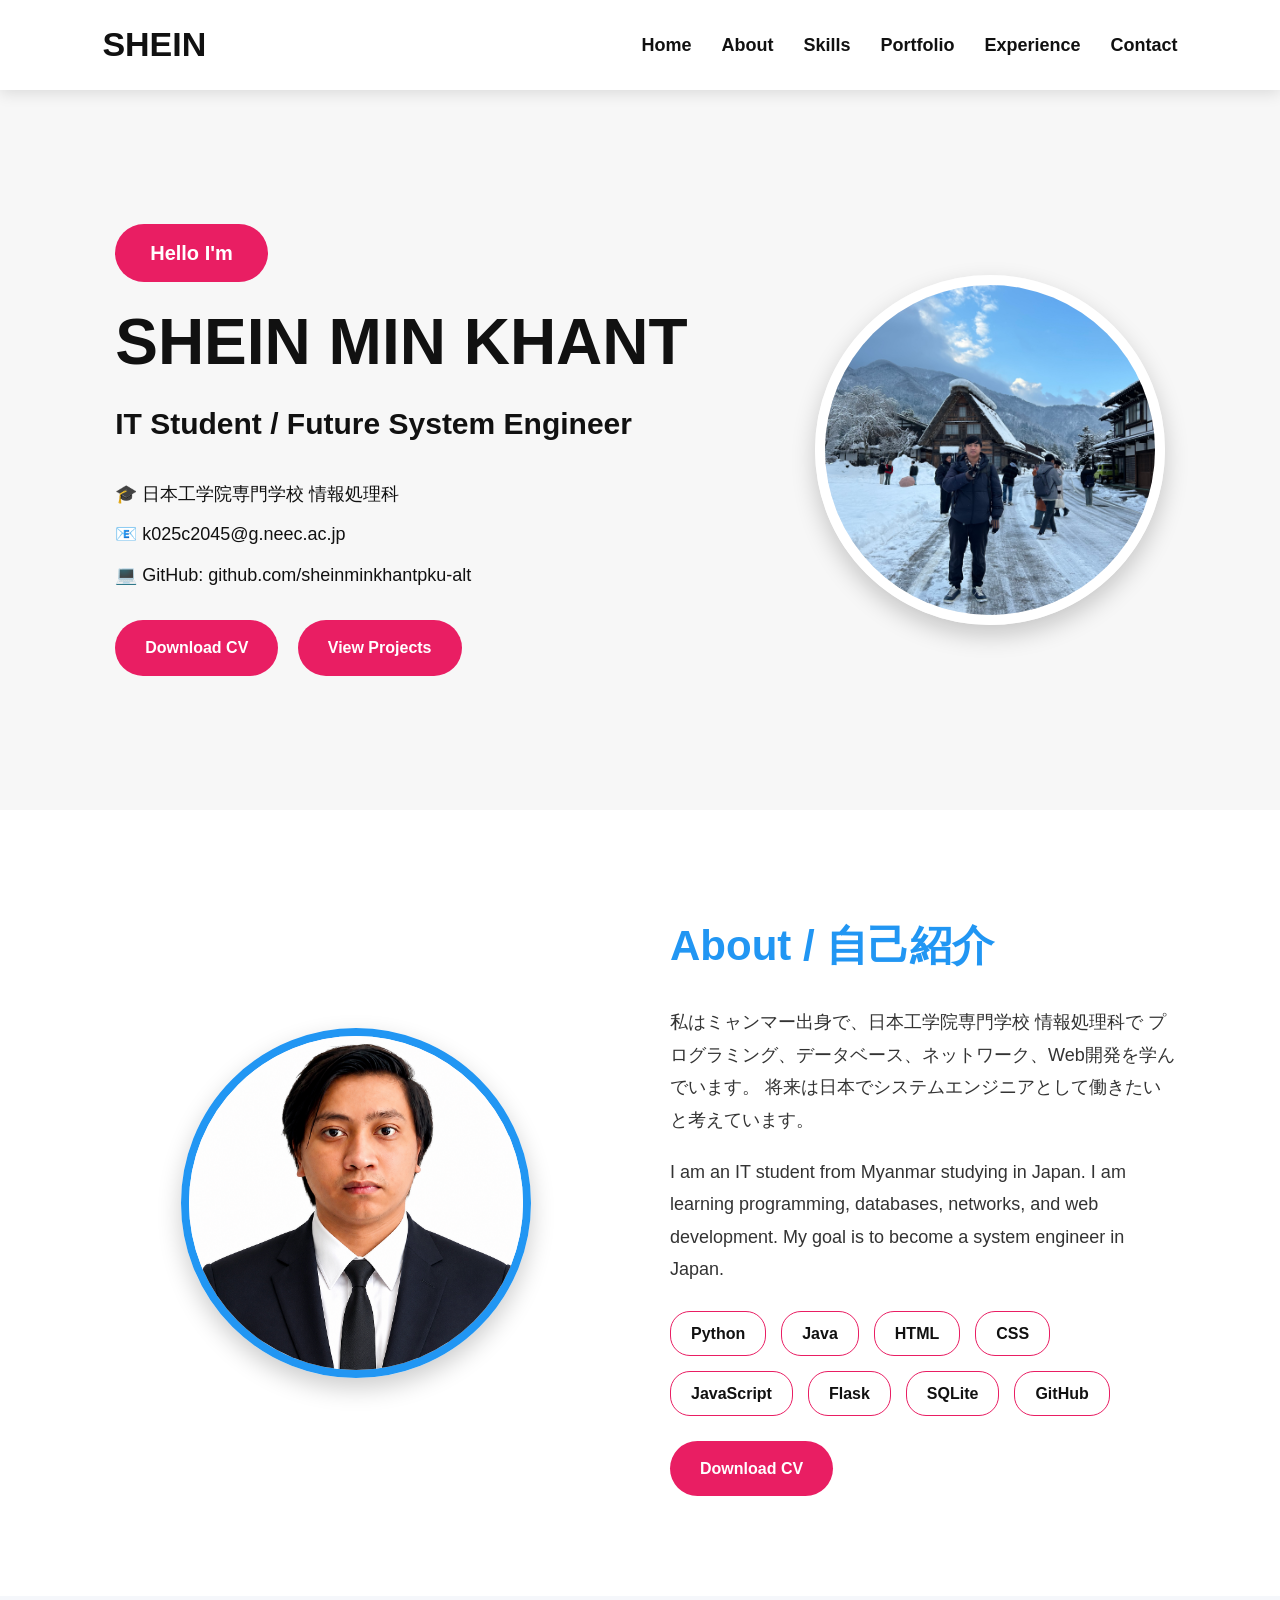
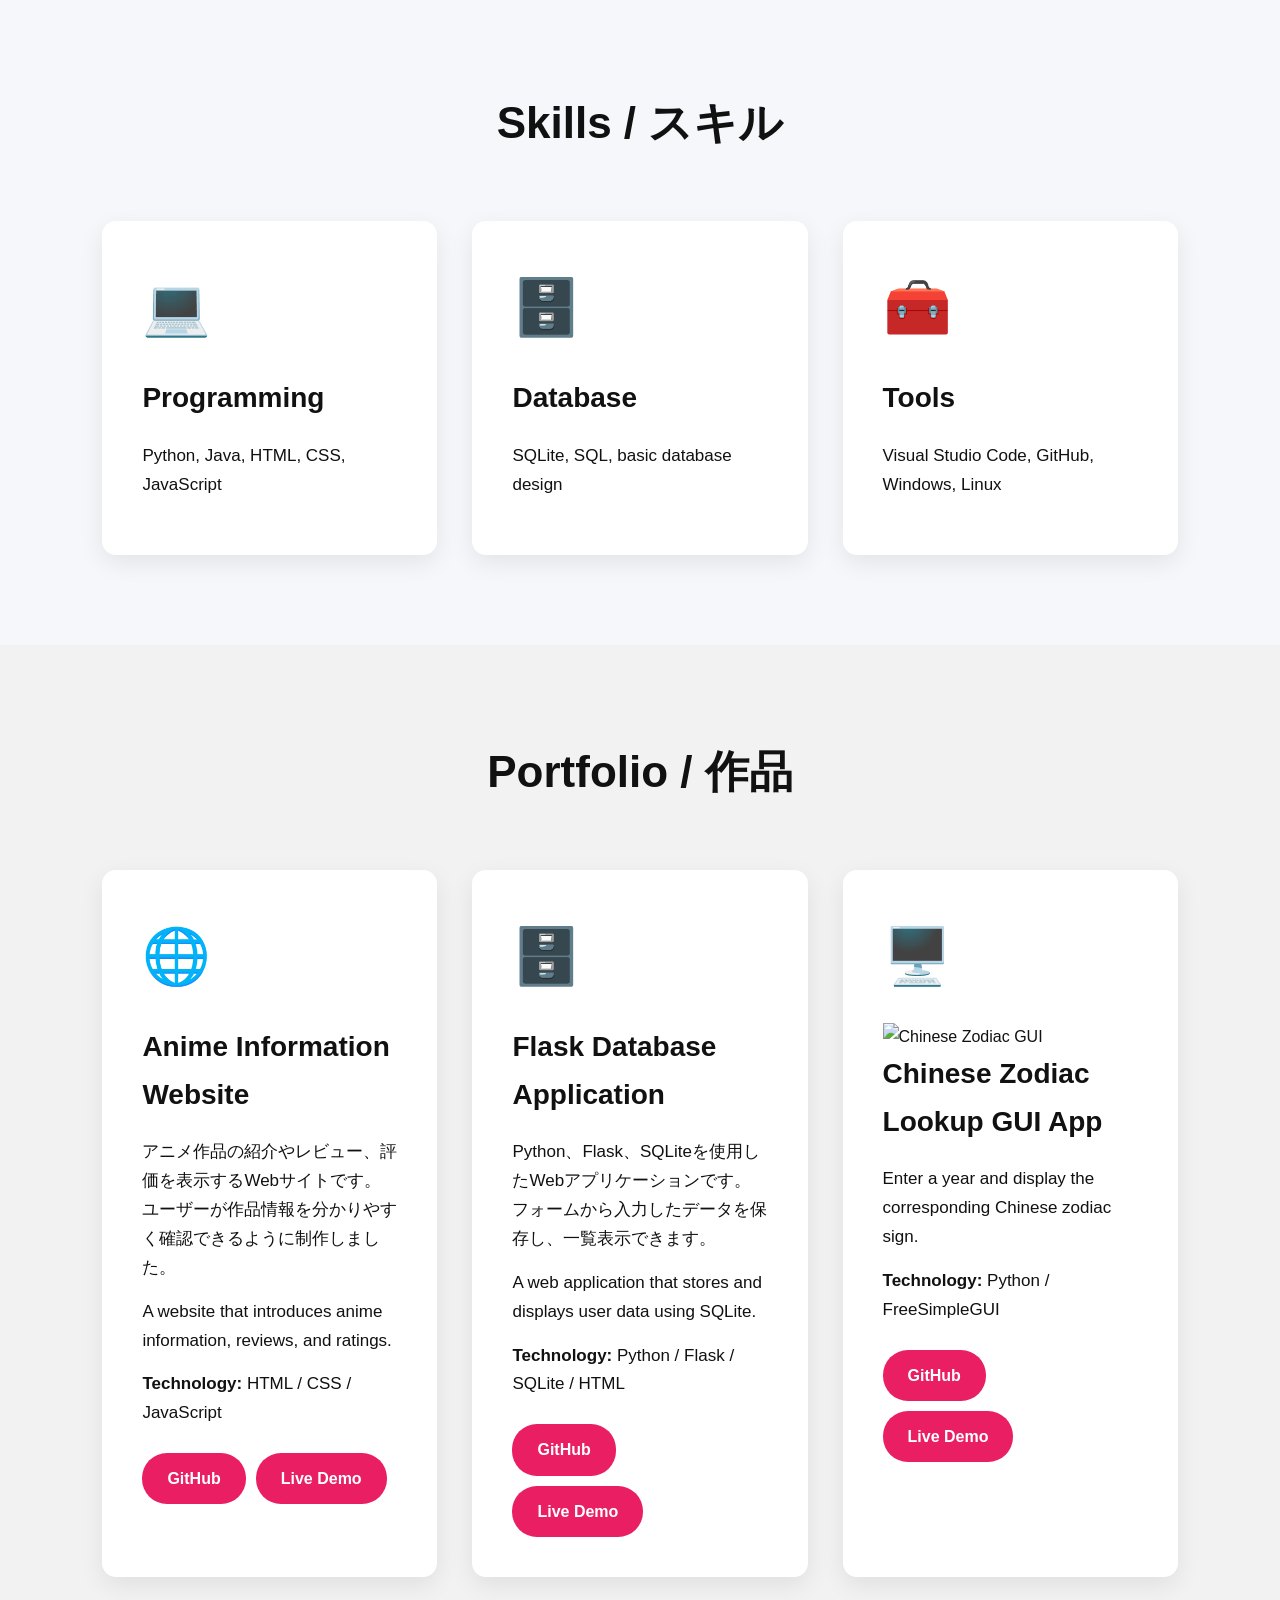
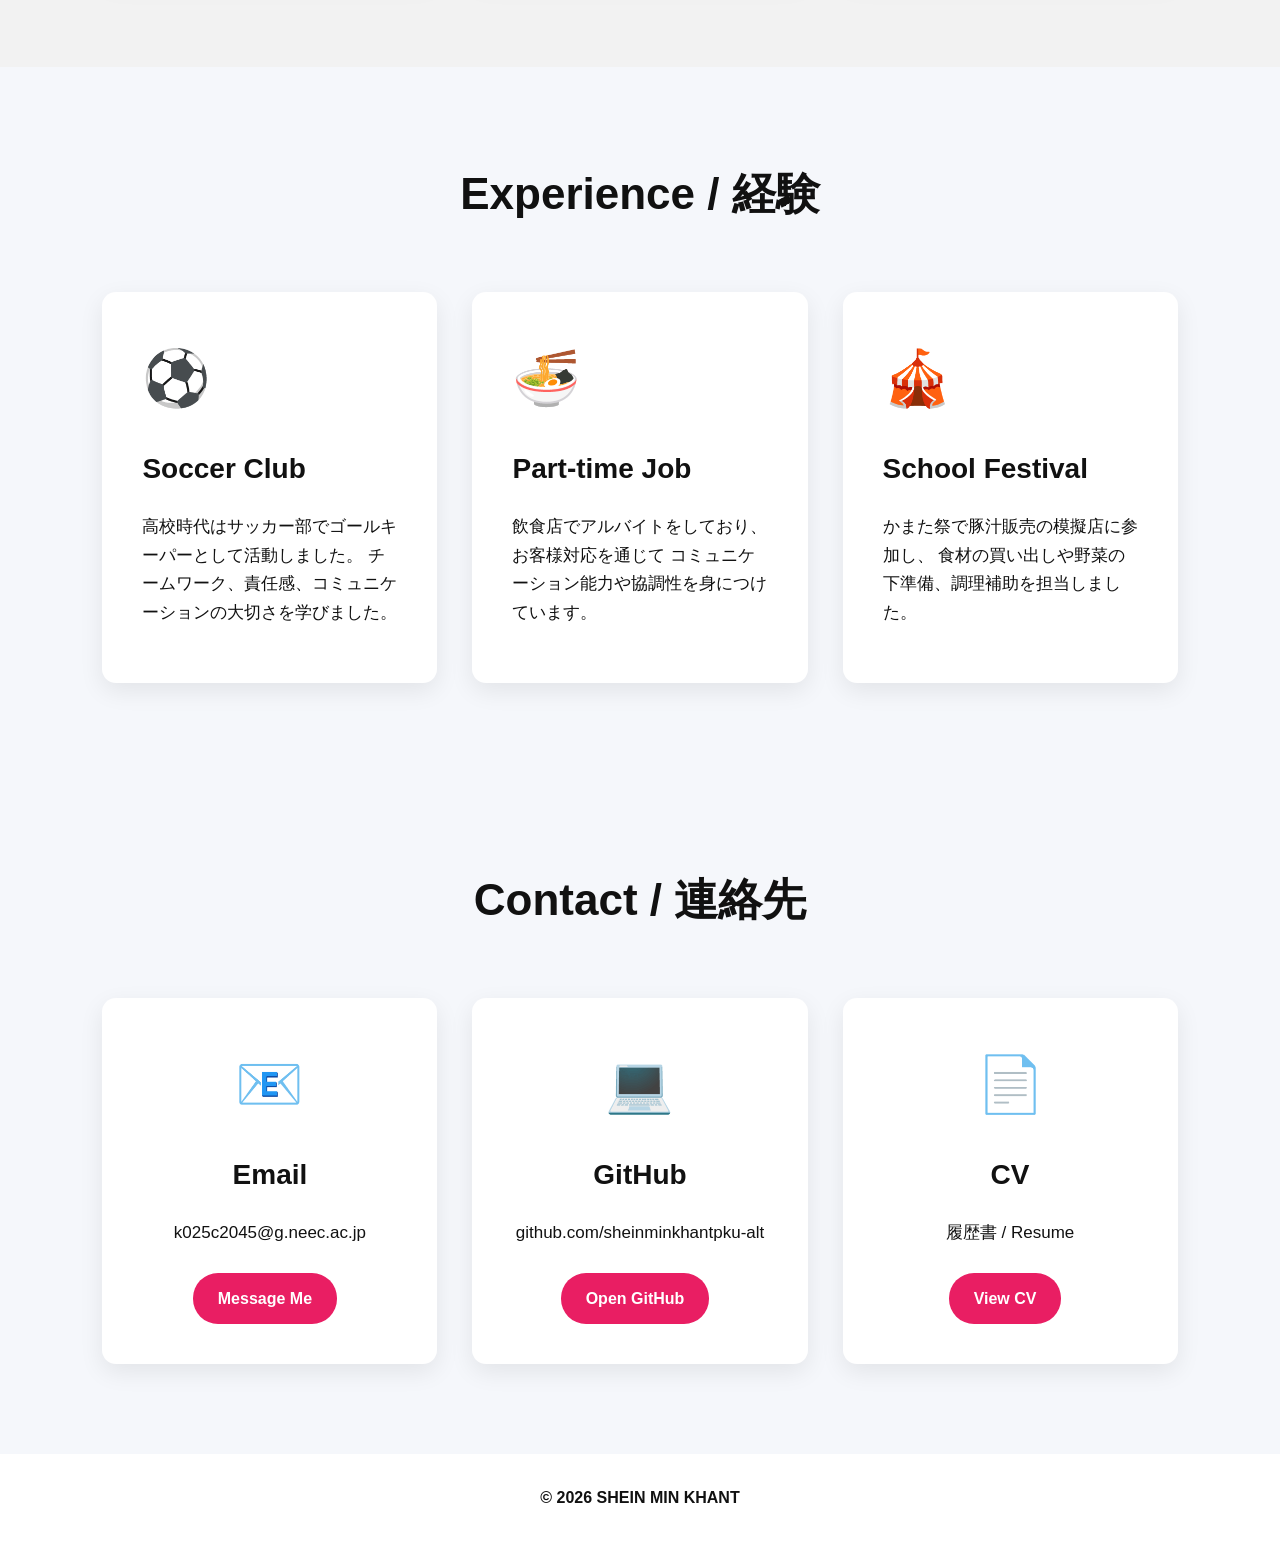
==== commit 9314ec0f: "Update index.html" ====
--- a/index.html
+++ b/index.html
@@ -160,27 +160,29 @@
             </div>
         </div>
 
-        <div class="project-card">
-    <div class="project-icon">🖥️</div>
-    <h3>干支調べGUIアプリ</h3>
-     <img src="./images/gui-app.png" alt="GUI App Screenshot" class="project-img">
+
+
+   
+    <div class="project-card">
+     <div class="project-icon">🖥️</div>
+    <img src="images/eto-app.png" alt="Chinese Zodiac GUI">
+
+    <h3>Chinese Zodiac Lookup GUI App</h3>
+
     <p>
-        PythonとFreeSimpleGUIを使用して作成したGUIアプリケーションです。
-        西暦を入力すると、その年の干支を表示します。
-        入力フォーム、ボタン処理、結果表示の基本を学びました。
+        Enter a year and display the corresponding Chinese zodiac sign.
     </p>
 
-    <p>
-        A GUI application created with Python and FreeSimpleGUI.
-        Users can enter a year and check the Japanese zodiac sign.
-    </p>
-
     <p><strong>Technology:</strong> Python / FreeSimpleGUI</p>
 
     <div class="project-links">
-        <a href="https://github.com/sheinminkhantpku-alt/python-gui-app"
+        <a href="https://github.com/yourusername/eto-app"
            target="_blank"
            class="btn">GitHub</a>
+
+        <a href="images/eto-app.png"
+           target="_blank"
+           class="btn">Live Demo</a>
     </div>
 </div>
 </section>
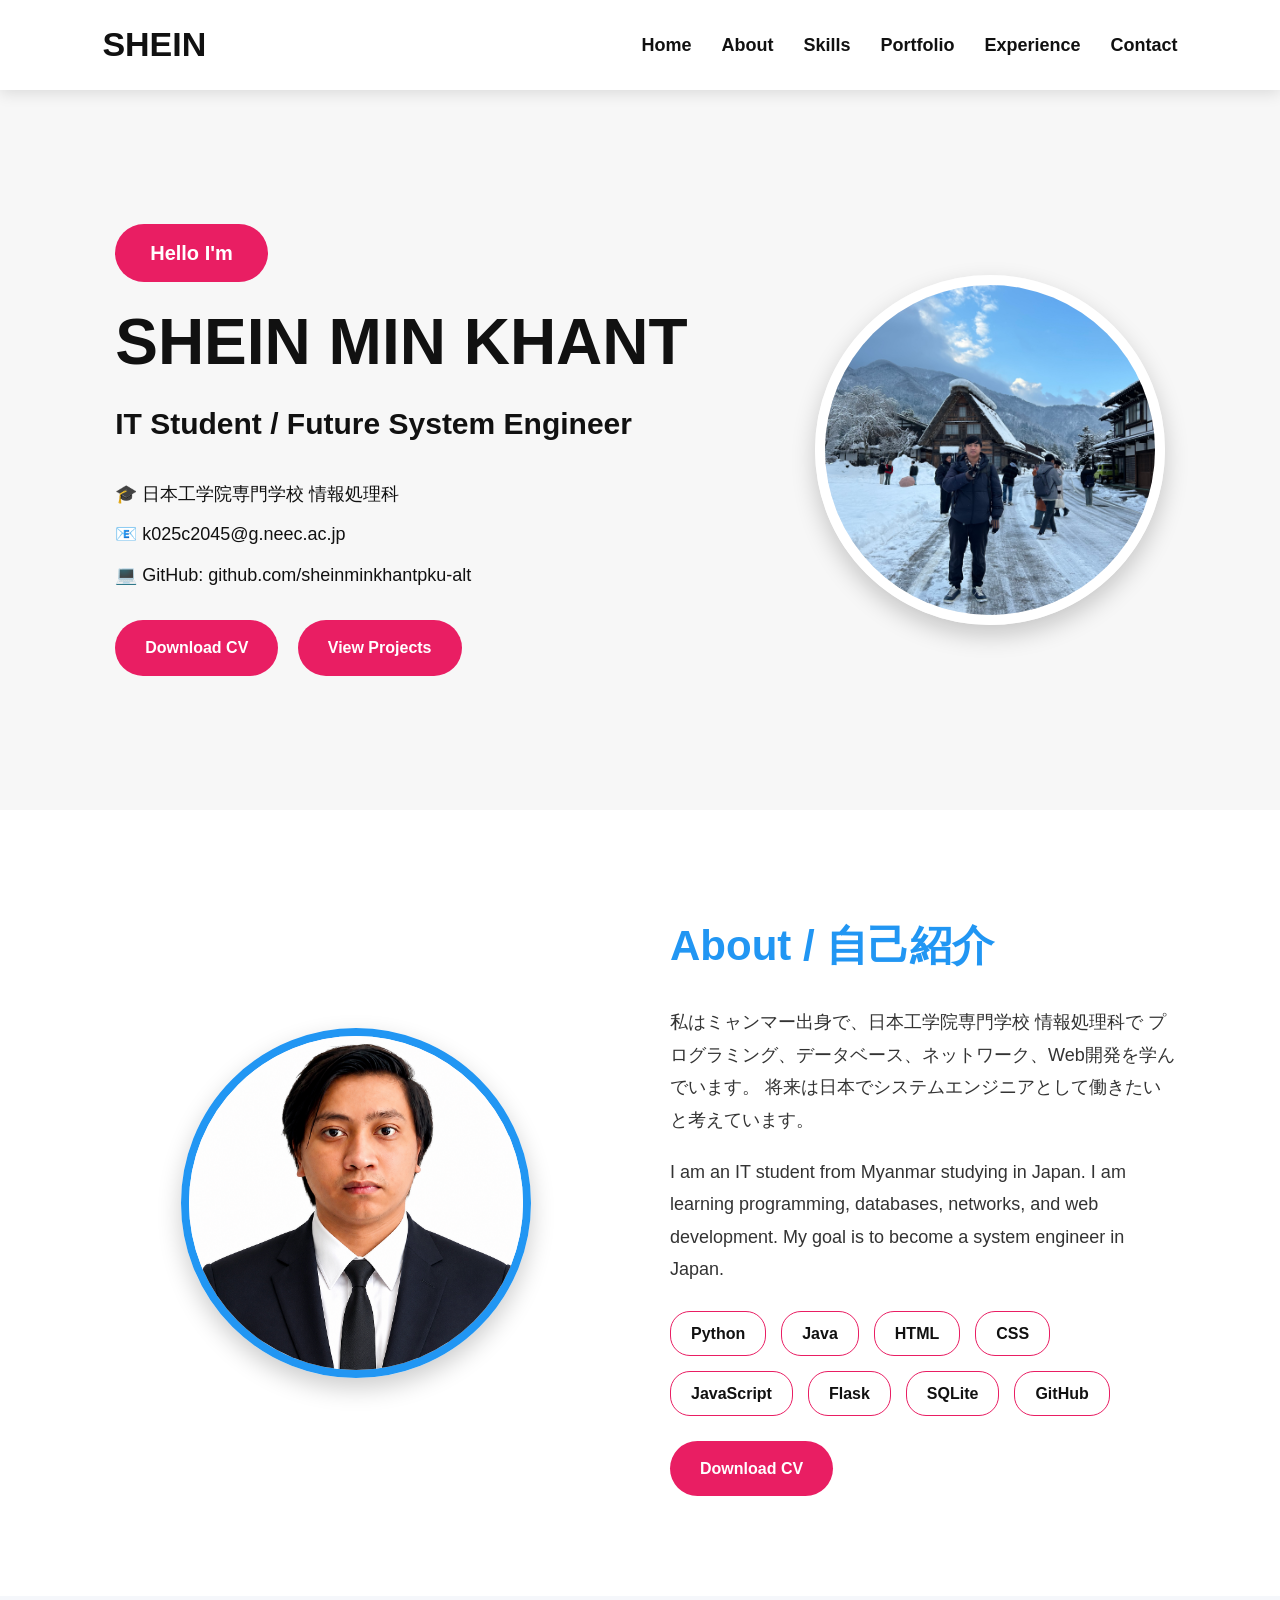
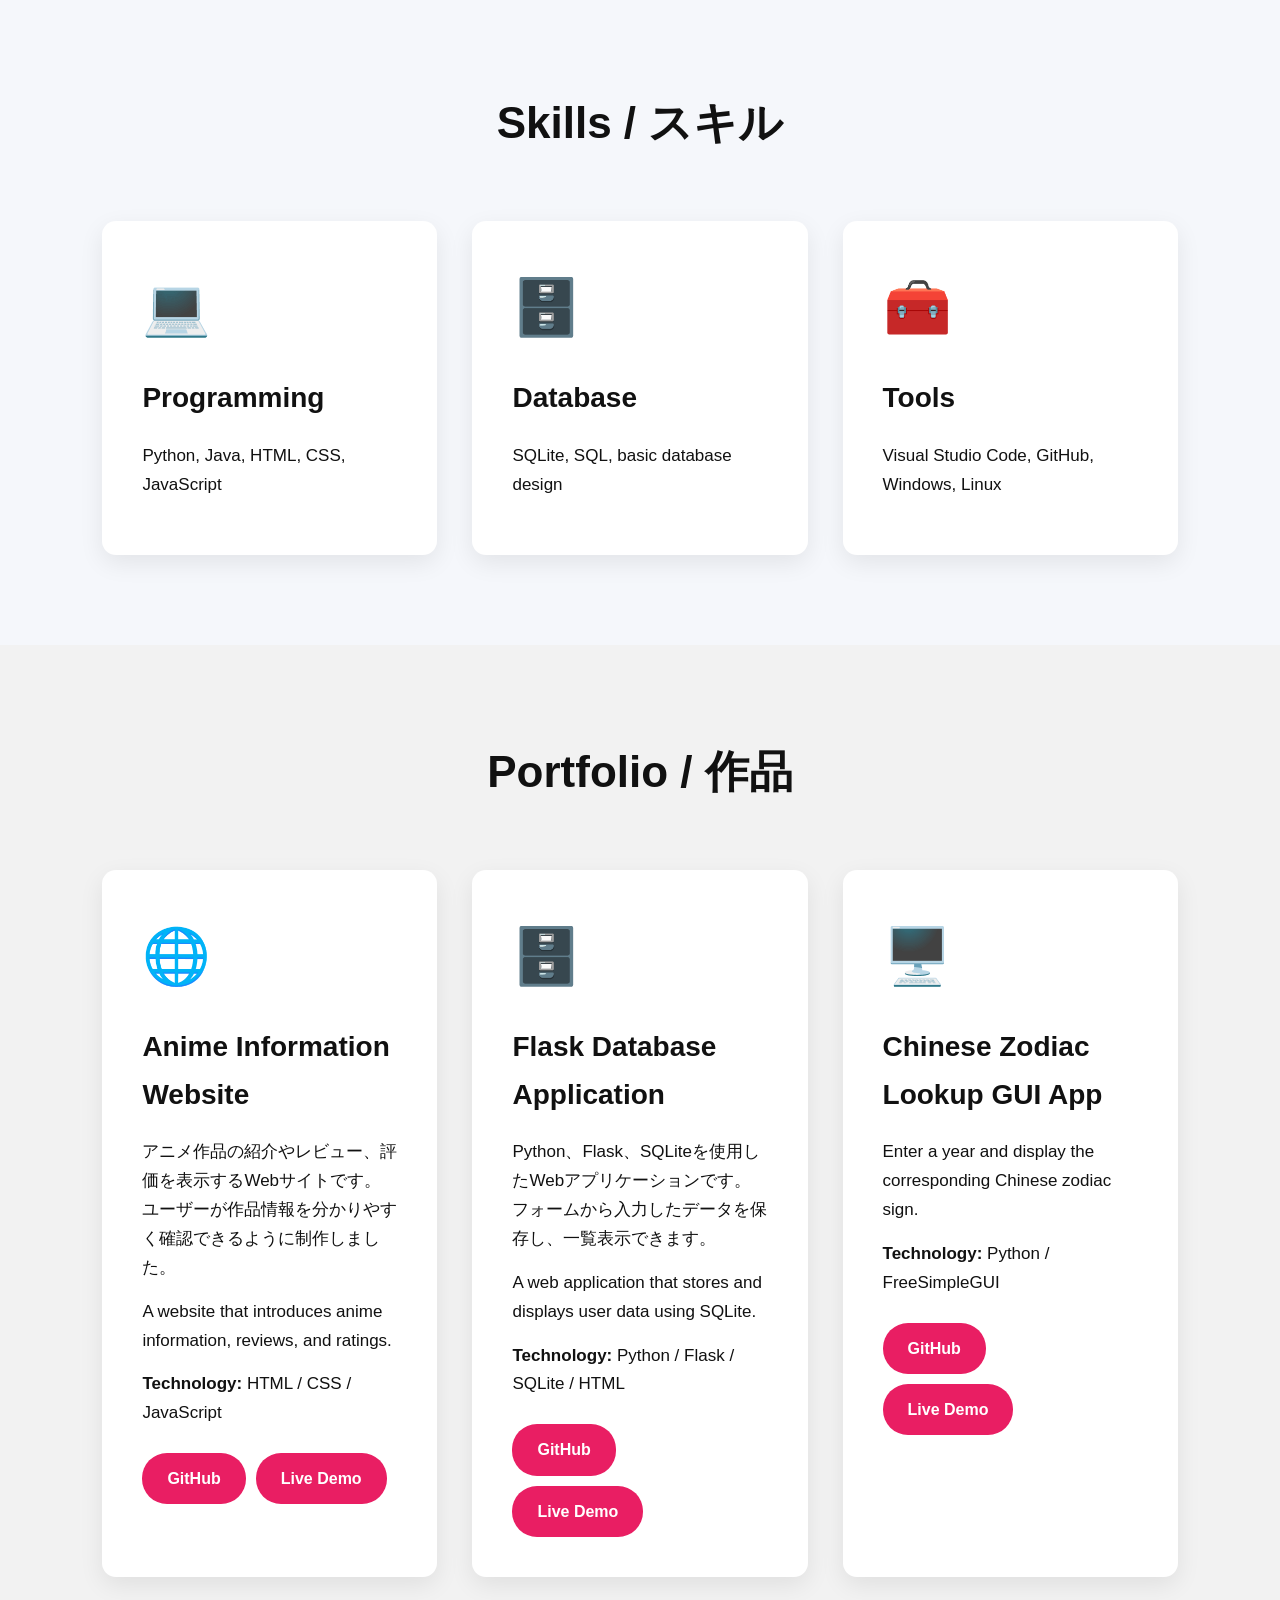
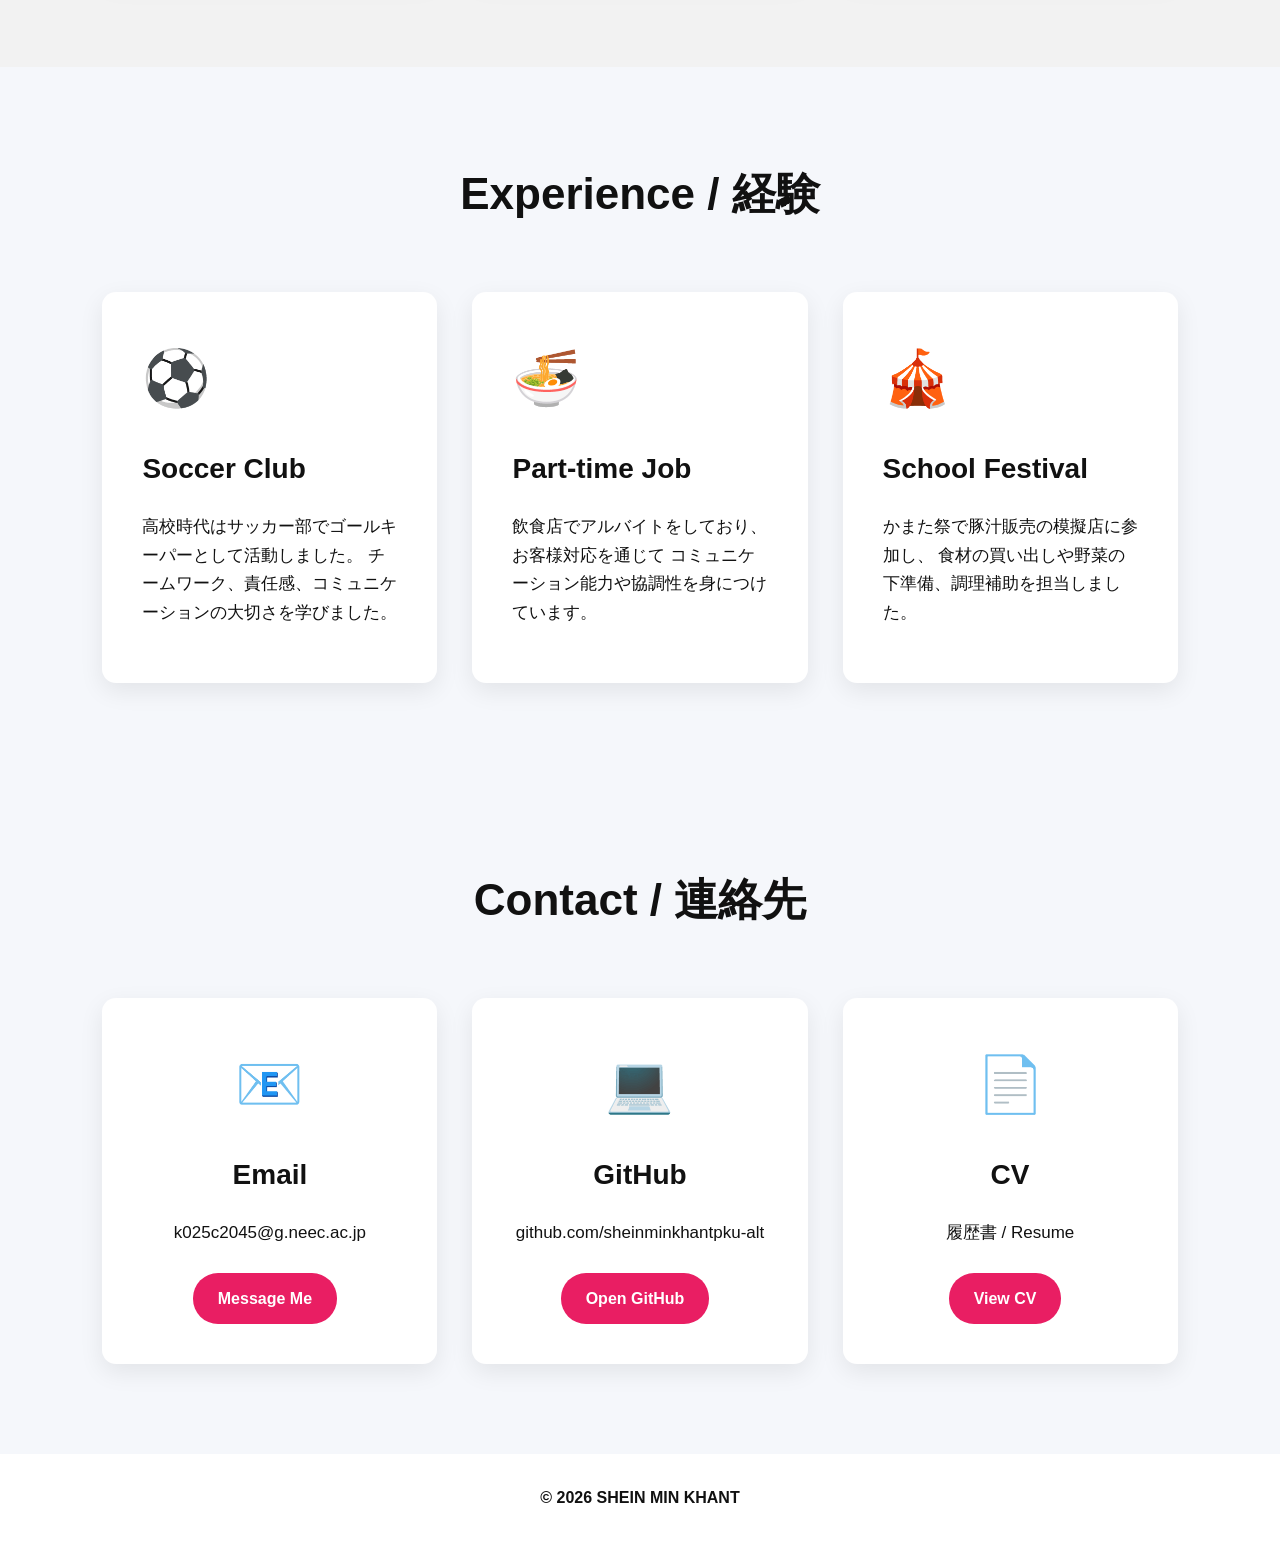
==== commit 60d8b9cf: "Update index.html" ====
--- a/index.html
+++ b/index.html
@@ -165,7 +165,6 @@
    
     <div class="project-card">
      <div class="project-icon">🖥️</div>
-    <img src="images/eto-app.png" alt="Chinese Zodiac GUI">
 
     <h3>Chinese Zodiac Lookup GUI App</h3>
 
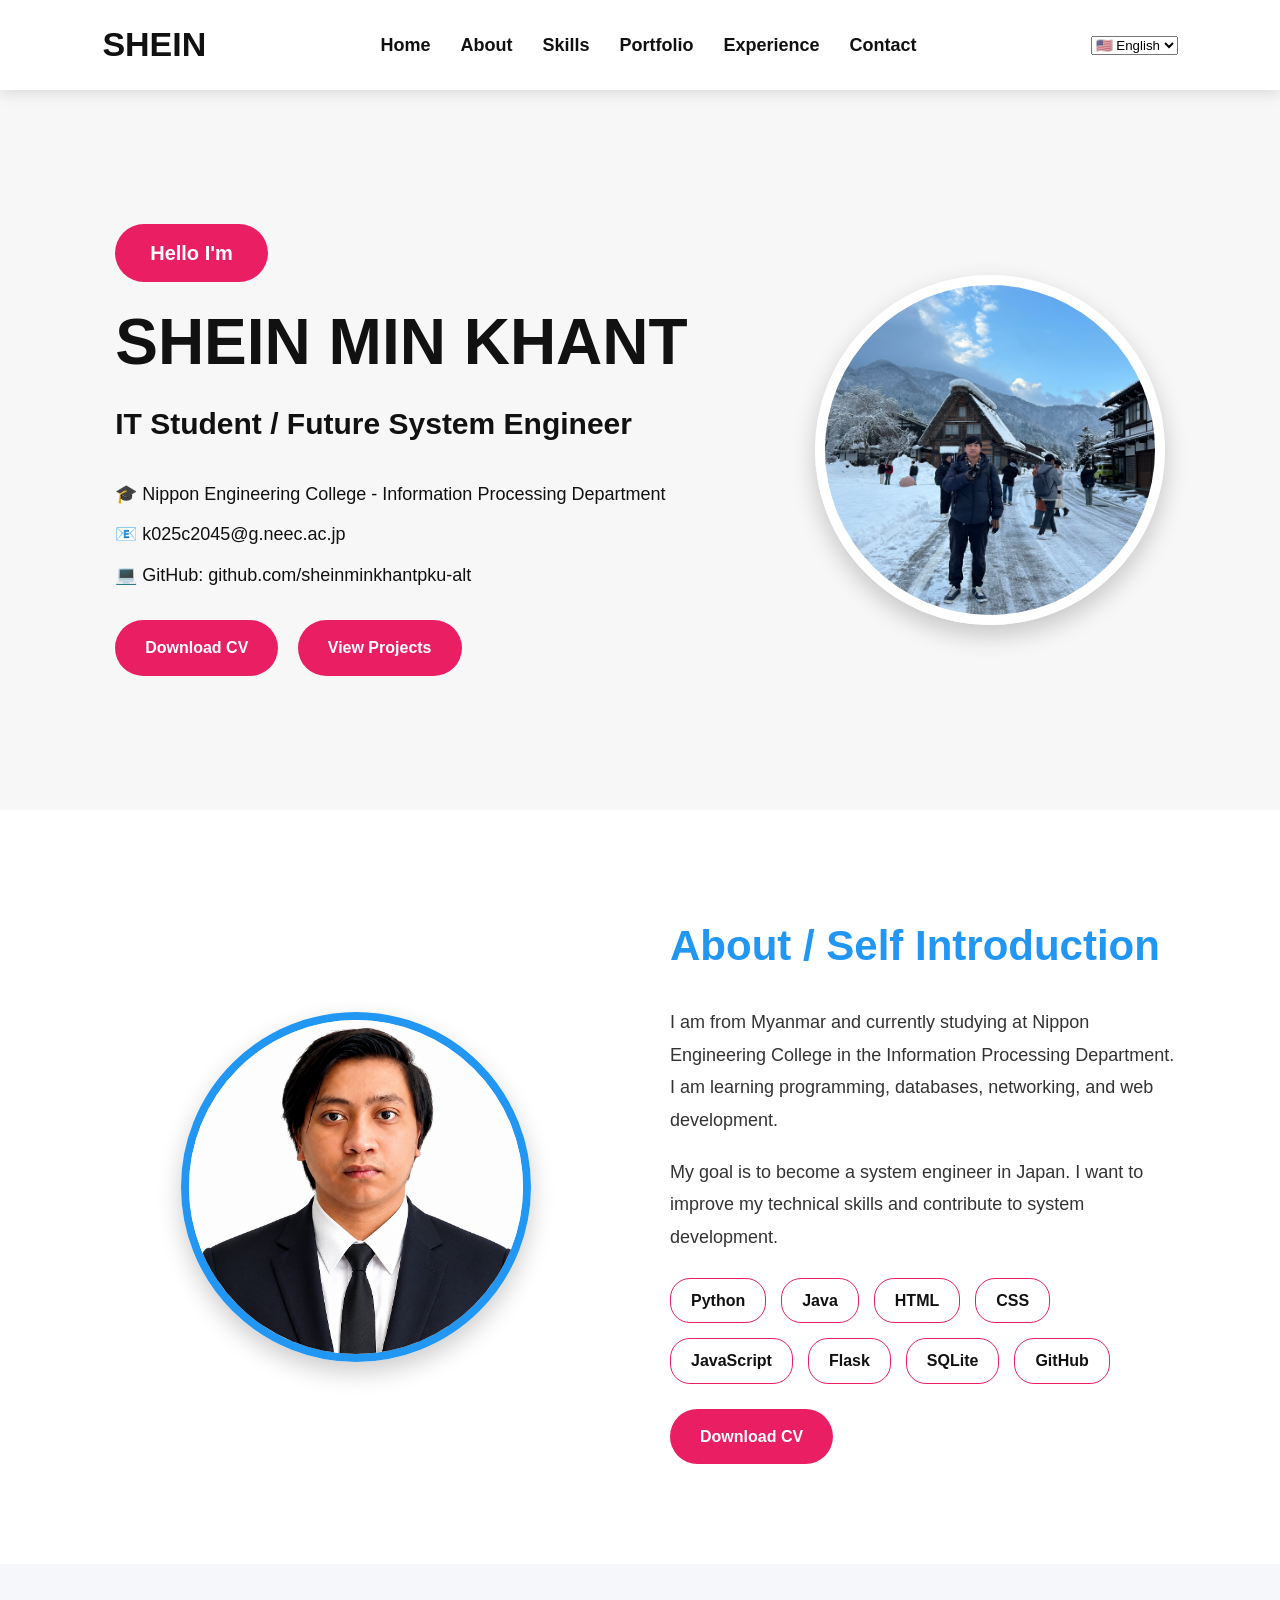
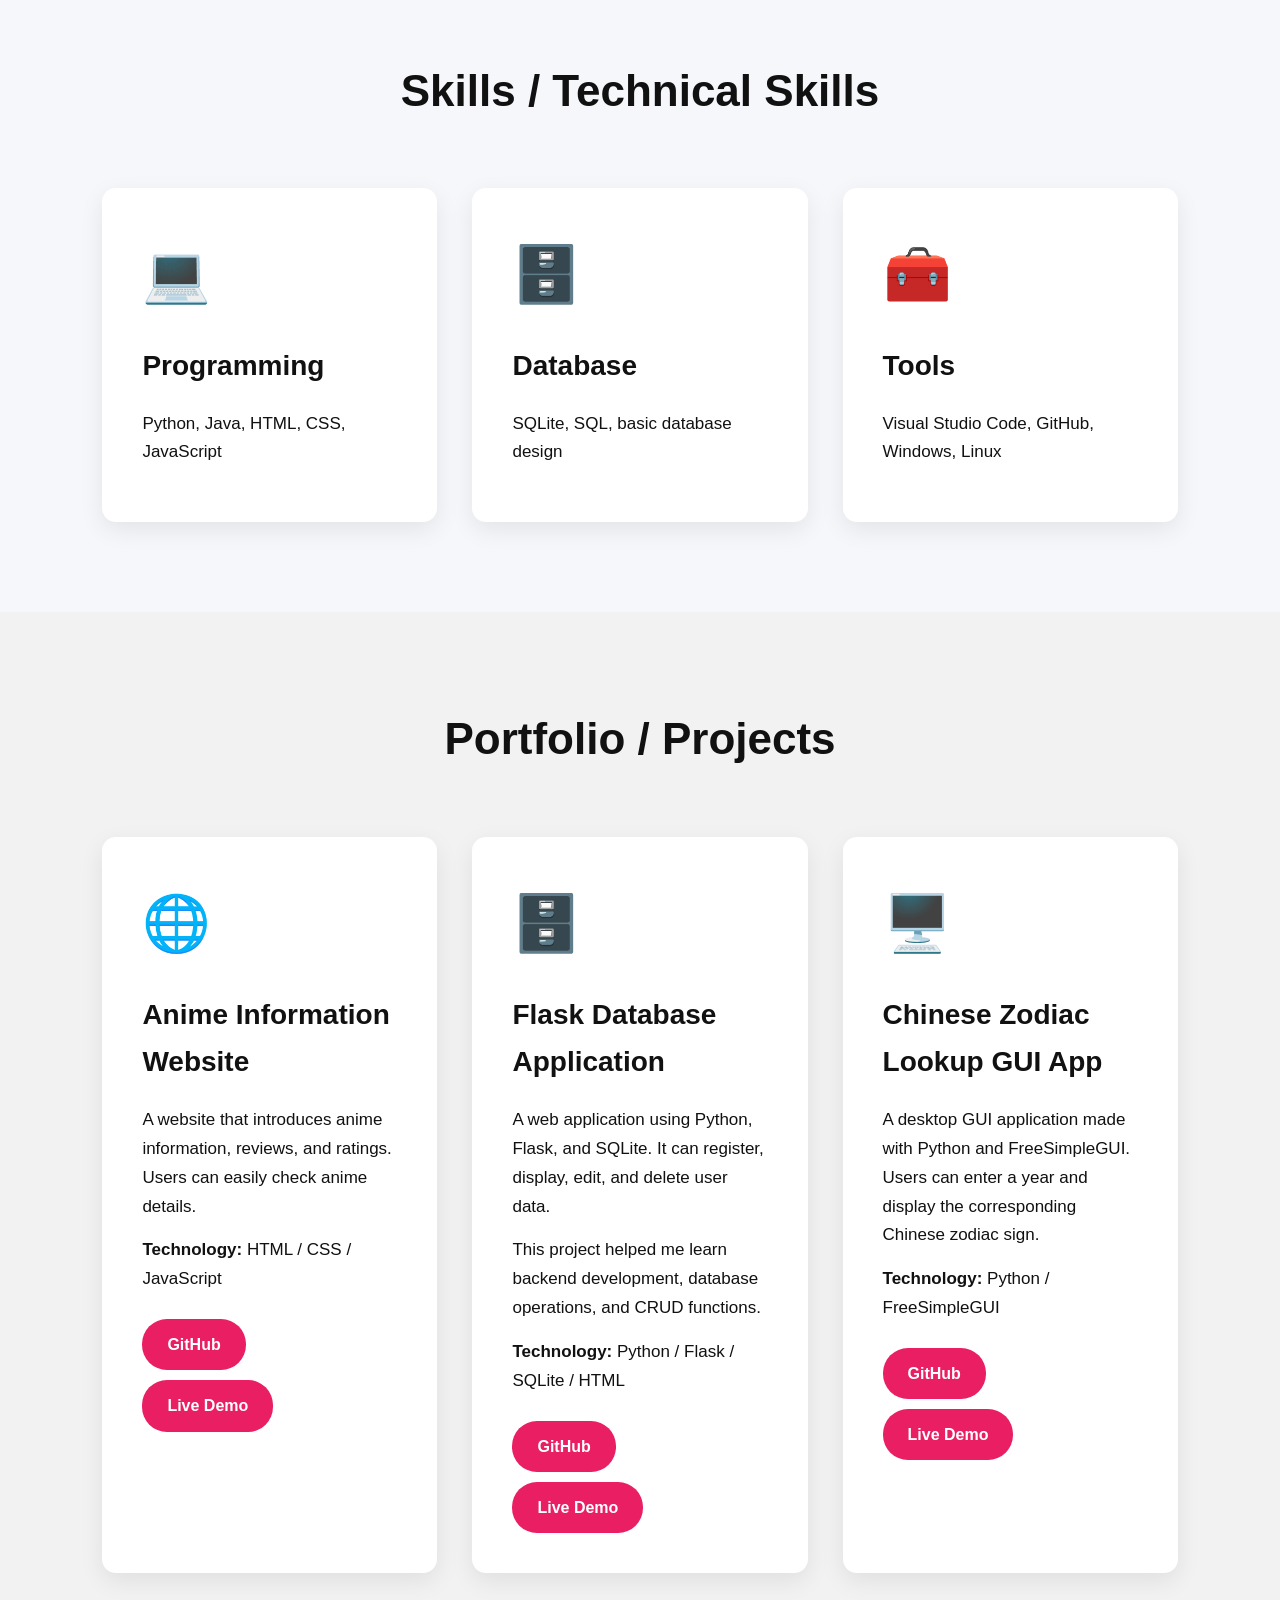
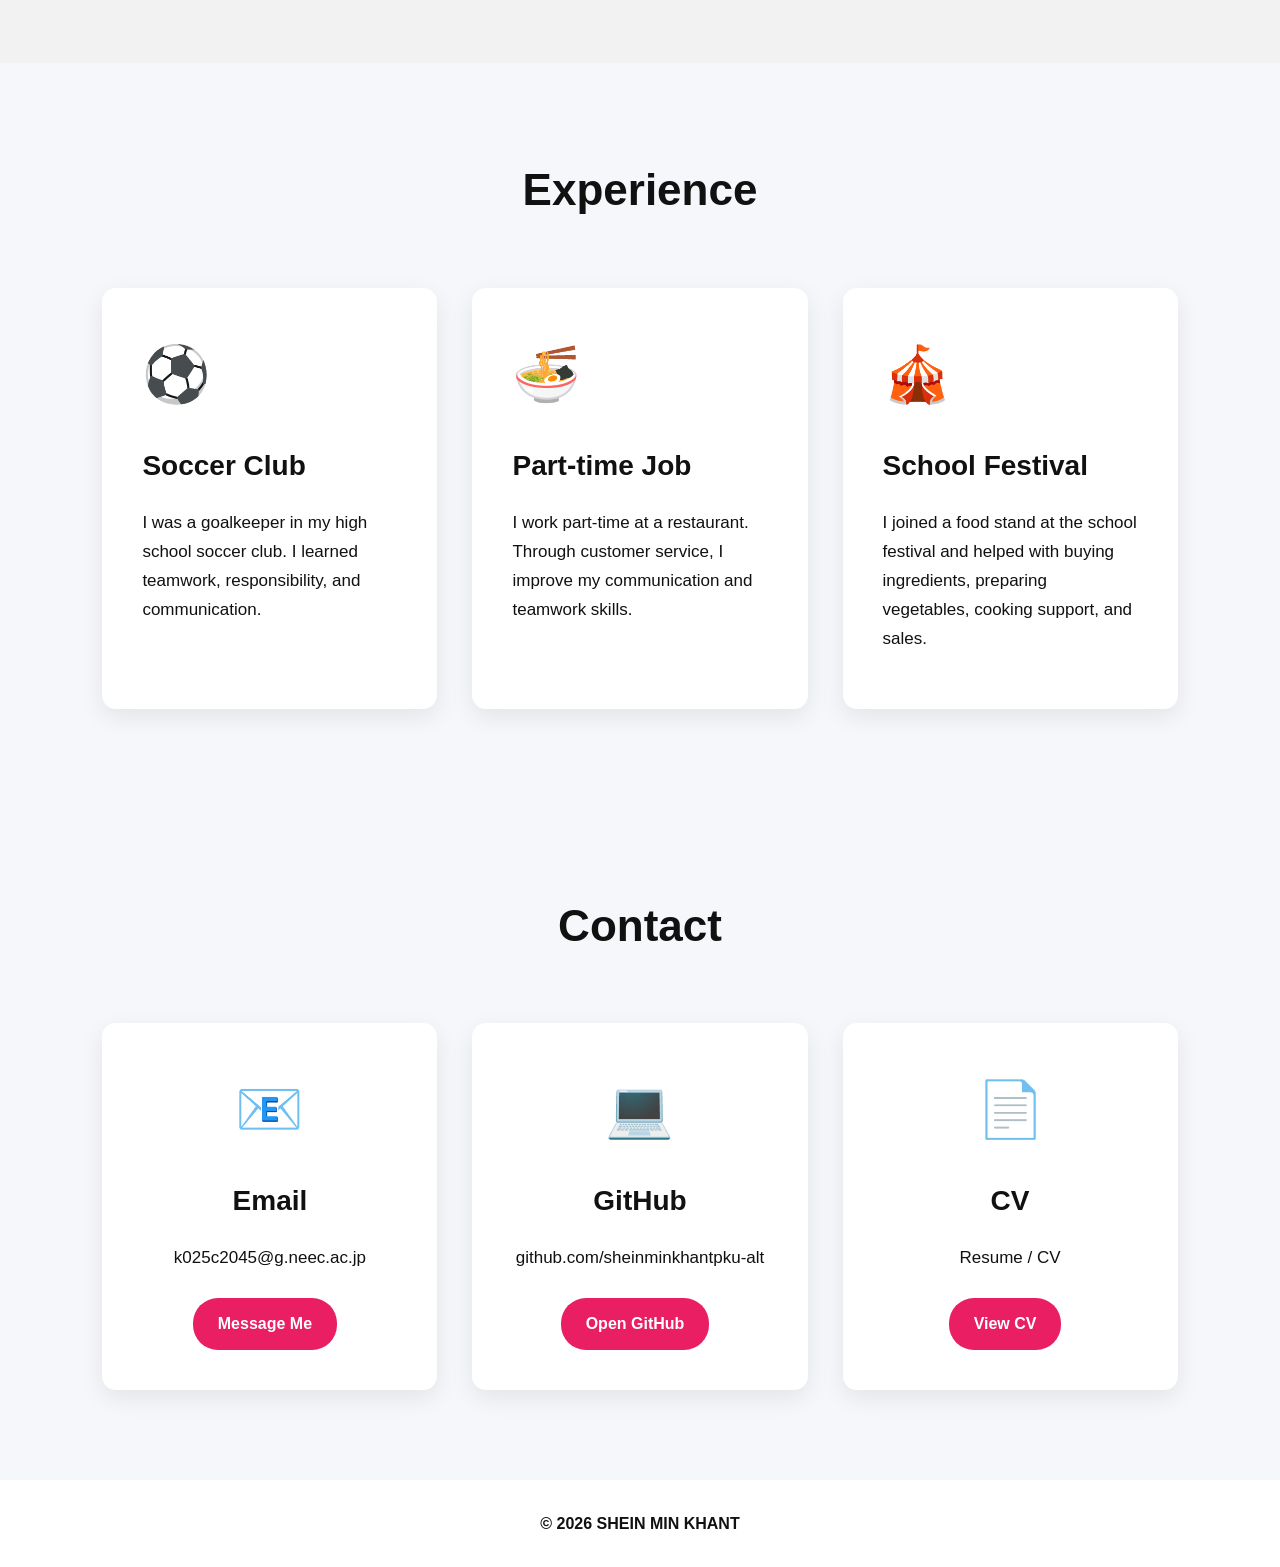
==== commit 0bdf9194: "Update index.html" ====
--- a/index.html
+++ b/index.html
@@ -1,5 +1,5 @@
 <!DOCTYPE html>
-<html lang="ja">
+<html lang="en">
 <head>
     <meta charset="UTF-8">
     <title>SHEIN MIN KHANT Portfolio</title>
@@ -11,237 +11,156 @@
     <nav>
         <h1>SHEIN</h1>
         <ul>
-            <li><a href="#home">Home</a></li>
-            <li><a href="#about">About</a></li>
-            <li><a href="#skills">Skills</a></li>
-            <li><a href="#projects">Portfolio</a></li>
-            <li><a href="#experience">Experience</a></li>
-            <li><a href="#contact">Contact</a></li>
+            <li><a href="#home" data-en="Home" data-ja="ホーム">Home</a></li>
+            <li><a href="#about" data-en="About" data-ja="自己紹介">About</a></li>
+            <li><a href="#skills" data-en="Skills" data-ja="スキル">Skills</a></li>
+            <li><a href="#projects" data-en="Portfolio" data-ja="作品">Portfolio</a></li>
+            <li><a href="#experience" data-en="Experience" data-ja="経験">Experience</a></li>
+            <li><a href="#contact" data-en="Contact" data-ja="連絡先">Contact</a></li>
         </ul>
+        <div class="language-selector">
+    <select id="language" onchange="setLanguage(this.value)">
+        <option value="en">🇺🇸 English</option>
+        <option value="ja">🇯🇵 日本語</option>
+    </select>
+</div>
     </nav>
 </header>
 
 <section id="home" class="hero-section">
-
     <div class="hero-text">
-        <span class="hello">Hello I'm</span>
-
+        <span class="hello" data-en="Hello I'm" data-ja="こんにちは、私は">Hello I'm</span>
         <h2>SHEIN MIN KHANT</h2>
-
-        <h3>IT Student / Future System Engineer</h3>
-
-        <p>🎓 日本工学院専門学校 情報処理科</p>
+        <h3 data-en="IT Student / Future System Engineer" data-ja="IT学生 / 将来のシステムエンジニア">IT Student / Future System Engineer</h3>
+        <p data-en="🎓 Nippon Engineering College - Information Processing Department" data-ja="🎓 日本工学院専門学校 情報処理科">🎓 Nippon Engineering College - Information Processing Department</p>
         <p>📧 k025c2045@g.neec.ac.jp</p>
         <p>💻 GitHub: github.com/sheinminkhantpku-alt</p>
-
         <div class="hero-buttons">
-            <a href="cv.pdf" target="_blank">Download CV</a>
-            <a href="#projects">View Projects</a>
+            <a href="cv.pdf" target="_blank" data-en="Download CV" data-ja="履歴書を見る">Download CV</a>
+            <a href="#projects" data-en="View Projects" data-ja="作品を見る">View Projects</a>
         </div>
     </div>
-
     <div class="hero-photo">
         <img src="images/IMG_0315.jpeg" alt="Profile Photo">
     </div>
-
 </section>
 
 <section id="about" class="about-section">
     <div class="about-left">
-      <img src="images/SHEIN.png" alt="Profile Photo">
+        <img src="images/SHEIN.png" alt="Profile Photo">
     </div>
-
     <div class="about-text">
-        <h2>About / 自己紹介</h2>
-
-        <p>
-            私はミャンマー出身で、日本工学院専門学校 情報処理科で
-            プログラミング、データベース、ネットワーク、Web開発を学んでいます。
-            将来は日本でシステムエンジニアとして働きたいと考えています。
-        </p>
-
-        <p>
-            I am an IT student from Myanmar studying in Japan.
-            I am learning programming, databases, networks, and web development.
-            My goal is to become a system engineer in Japan.
-        </p>
-
+        <h2 data-en="About / Self Introduction" data-ja="自己紹介">About / Self Introduction</h2>
+        <p data-en="I am from Myanmar and currently studying at Nippon Engineering College in the Information Processing Department. I am learning programming, databases, networking, and web development." data-ja="私はミャンマー出身で、現在は日本工学院専門学校 情報処理科で学んでいます。プログラミング、データベース、ネットワーク、Web開発を勉強しています。">I am from Myanmar and currently studying at Nippon Engineering College in the Information Processing Department. I am learning programming, databases, networking, and web development.</p>
+        <p data-en="My goal is to become a system engineer in Japan. I want to improve my technical skills and contribute to system development." data-ja="将来は日本でシステムエンジニアとして働きたいと考えています。技術力を高め、システム開発に貢献したいです。">My goal is to become a system engineer in Japan. I want to improve my technical skills and contribute to system development.</p>
         <div class="tags">
-            <span>Python</span>
-            <span>Java</span>
-            <span>HTML</span>
-            <span>CSS</span>
-            <span>JavaScript</span>
-            <span>Flask</span>
-            <span>SQLite</span>
-            <span>GitHub</span>
+            <span>Python</span><span>Java</span><span>HTML</span><span>CSS</span><span>JavaScript</span><span>Flask</span><span>SQLite</span><span>GitHub</span>
         </div>
-
-        <a class="download-btn" href="cv.pdf" target="_blank">Download CV</a>
+        <a class="download-btn" href="cv.pdf" target="_blank" data-en="Download CV" data-ja="履歴書を見る">Download CV</a>
     </div>
 </section>
 
 <section id="skills">
-    <h2>Skills / スキル</h2>
-
+    <h2 data-en="Skills / Technical Skills" data-ja="スキル / 技術">Skills / Technical Skills</h2>
     <div class="skill-grid">
         <div class="skill-card">
             <div class="card-icon">💻</div>
-            <h3>Programming</h3>
-            <p>Python, Java, HTML, CSS, JavaScript</p>
+            <h3 data-en="Programming" data-ja="プログラミング">Programming</h3>
+            <p data-en="Python, Java, HTML, CSS, JavaScript" data-ja="Python・Java・HTML・CSS・JavaScript">Python, Java, HTML, CSS, JavaScript</p>
         </div>
-
         <div class="skill-card">
             <div class="card-icon">🗄️</div>
-            <h3>Database</h3>
-            <p>SQLite, SQL, basic database design</p>
+            <h3 data-en="Database" data-ja="データベース">Database</h3>
+            <p data-en="SQLite, SQL, basic database design" data-ja="SQLite・SQL・基本的なデータベース設計">SQLite, SQL, basic database design</p>
         </div>
-
         <div class="skill-card">
             <div class="card-icon">🧰</div>
-            <h3>Tools</h3>
-            <p>Visual Studio Code, GitHub, Windows, Linux</p>
+            <h3 data-en="Tools" data-ja="ツール">Tools</h3>
+            <p data-en="Visual Studio Code, GitHub, Windows, Linux" data-ja="Visual Studio Code・GitHub・Windows・Linux">Visual Studio Code, GitHub, Windows, Linux</p>
         </div>
     </div>
 </section>
 
 <section id="projects">
-    <h2>Portfolio / 作品</h2>
-
+    <h2 data-en="Portfolio / Projects" data-ja="作品 / プロジェクト">Portfolio / Projects</h2>
     <div class="project-grid">
-
         <div class="project-card">
             <div class="project-icon">🌐</div>
-            <h3>Anime Information Website</h3>
-
-            <p>
-                アニメ作品の紹介やレビュー、評価を表示するWebサイトです。
-                ユーザーが作品情報を分かりやすく確認できるように制作しました。
-            </p>
-
-            <p>
-                A website that introduces anime information, reviews, and ratings.
-            </p>
-
+            <h3 data-en="Anime Information Website" data-ja="アニメ紹介Webサイト">Anime Information Website</h3>
+            <p data-en="A website that introduces anime information, reviews, and ratings. Users can easily check anime details." data-ja="アニメ作品の紹介、レビュー、評価を表示するWebサイトです。ユーザーが作品情報を分かりやすく確認できるように制作しました。">A website that introduces anime information, reviews, and ratings. Users can easily check anime details.</p>
             <p><strong>Technology:</strong> HTML / CSS / JavaScript</p>
-
             <div class="project-links">
-                <a href="https://github.com/sheinminkhantpku-alt/Anime-page" target="_blank">
-                    GitHub
-                <a href="https://sheinminkhantpku-alt.github.io/Anime-page/"
-                    target="_blank"
-                class="btn">Live Demo</a>
+                <a href="https://github.com/sheinminkhantpku-alt/Anime-page" target="_blank" class="btn">GitHub</a>
+                <a href="https://sheinminkhantpku-alt.github.io/Anime-page/" target="_blank" class="btn">Live Demo</a>
             </div>
         </div>
 
         <div class="project-card">
             <div class="project-icon">🗄️</div>
-            <h3>Flask Database Application</h3>
-
-            <p>
-                Python、Flask、SQLiteを使用したWebアプリケーションです。
-                フォームから入力したデータを保存し、一覧表示できます。
-            </p>
-
-            <p>
-                A web application that stores and displays user data using SQLite.
-            </p>
-
+            <h3 data-en="Flask Database Application" data-ja="Flask データベースアプリ">Flask Database Application</h3>
+            <p data-en="A web application using Python, Flask, and SQLite. It can register, display, edit, and delete user data." data-ja="Python、Flask、SQLiteを使用したWebアプリケーションです。ユーザー情報の登録、一覧表示、詳細表示、編集、削除ができます。">A web application using Python, Flask, and SQLite. It can register, display, edit, and delete user data.</p>
+            <p data-en="This project helped me learn backend development, database operations, and CRUD functions." data-ja="このプロジェクトを通して、バックエンド開発、データベース操作、CRUD機能について学びました。">This project helped me learn backend development, database operations, and CRUD functions.</p>
             <p><strong>Technology:</strong> Python / Flask / SQLite / HTML</p>
-
             <div class="project-links">
-                <a href="https://github.com/sheinminkhantpku-alt/friend-app"target="_blank"class="btn">
-                         GitHub
-                </a>
-
-                <a href="https://your-live-demo-url.com" target="_blank"class="btn">
-                         Live Demo
-                </a>
+                <a href="https://github.com/sheinminkhantpku-alt/friend-app" target="_blank" class="btn">GitHub</a>
+                <a href="images/Database.png" target="_blank" class="btn">Live Demo</a>
             </div>
         </div>
 
-
-
-   
-    <div class="project-card">
-     <div class="project-icon">🖥️</div>
-
-    <h3>Chinese Zodiac Lookup GUI App</h3>
-
-    <p>
-        Enter a year and display the corresponding Chinese zodiac sign.
-    </p>
-
-    <p><strong>Technology:</strong> Python / FreeSimpleGUI</p>
-
-    <div class="project-links">
-        <a href="https://github.com/yourusername/eto-app"
-           target="_blank"
-           class="btn">GitHub</a>
-
-        <a href="images/eto-app.png"
-           target="_blank"
-           class="btn">Live Demo</a>
+        <div class="project-card">
+            <div class="project-icon">🖥️</div>
+            <h3 data-en="Chinese Zodiac Lookup GUI App" data-ja="干支検索GUIアプリ">Chinese Zodiac Lookup GUI App</h3>
+            <p data-en="A desktop GUI application made with Python and FreeSimpleGUI. Users can enter a year and display the corresponding Chinese zodiac sign." data-ja="PythonとFreeSimpleGUIを使用したデスクトップGUIアプリです。西暦を入力すると、対応する干支を表示できます。">A desktop GUI application made with Python and FreeSimpleGUI. Users can enter a year and display the corresponding Chinese zodiac sign.</p>
+            <p><strong>Technology:</strong> Python / FreeSimpleGUI</p>
+            <div class="project-links">
+                <a href="https://github.com/sheinminkhantpku-alt/eto-app" target="_blank" class="btn">GitHub</a>
+                <a href="images/eto-app.png" target="_blank" class="btn">Live Demo</a>
+            </div>
+        </div>
     </div>
-</div>
 </section>
 
 <section id="experience">
-    <h2>Experience / 経験</h2>
-
+    <h2 data-en="Experience" data-ja="経験">Experience</h2>
     <div class="experience-grid">
         <div class="experience-card">
             <div class="card-icon">⚽</div>
-            <h3>Soccer Club</h3>
-            <p>
-                高校時代はサッカー部でゴールキーパーとして活動しました。
-                チームワーク、責任感、コミュニケーションの大切さを学びました。
-            </p>
+            <h3 data-en="Soccer Club" data-ja="サッカー部">Soccer Club</h3>
+            <p data-en="I was a goalkeeper in my high school soccer club. I learned teamwork, responsibility, and communication." data-ja="高校時代はサッカー部でゴールキーパーとして活動しました。チームワーク、責任感、コミュニケーションの大切さを学びました。">I was a goalkeeper in my high school soccer club. I learned teamwork, responsibility, and communication.</p>
         </div>
-
         <div class="experience-card">
             <div class="card-icon">🍜</div>
-            <h3>Part-time Job</h3>
-            <p>
-                飲食店でアルバイトをしており、お客様対応を通じて
-                コミュニケーション能力や協調性を身につけています。
-            </p>
+            <h3 data-en="Part-time Job" data-ja="アルバイト">Part-time Job</h3>
+            <p data-en="I work part-time at a restaurant. Through customer service, I improve my communication and teamwork skills." data-ja="飲食店でアルバイトをしており、お客様対応を通じてコミュニケーション能力や協調性を身につけています。">I work part-time at a restaurant. Through customer service, I improve my communication and teamwork skills.</p>
         </div>
-
         <div class="experience-card">
             <div class="card-icon">🎪</div>
-            <h3>School Festival</h3>
-            <p>
-                かまた祭で豚汁販売の模擬店に参加し、
-                食材の買い出しや野菜の下準備、調理補助を担当しました。
-            </p>
+            <h3 data-en="School Festival" data-ja="School Festival / かまた祭">School Festival</h3>
+            <p data-en="I joined a food stand at the school festival and helped with buying ingredients, preparing vegetables, cooking support, and sales." data-ja="かまた祭で豚汁販売の模擬店に参加し、食材の買い出し、野菜の下準備、調理補助、販売を担当しました。">I joined a food stand at the school festival and helped with buying ingredients, preparing vegetables, cooking support, and sales.</p>
         </div>
     </div>
 </section>
 
 <section id="contact">
-    <h2>Contact / 連絡先</h2>
-
+    <h2 data-en="Contact" data-ja="連絡先">Contact</h2>
     <div class="contact-grid">
         <div class="contact-card">
             <div class="contact-icon">📧</div>
-            <h3>Email</h3>
+            <h3 data-en="Email" data-ja="メール">Email</h3>
             <p>k025c2045@g.neec.ac.jp</p>
-            <a href="mailto:k025c2045@g.neec.ac.jp">Message Me</a>
+            <a href="mailto:k025c2045@g.neec.ac.jp" data-en="Message Me" data-ja="メールを送る">Message Me</a>
         </div>
-
         <div class="contact-card">
             <div class="contact-icon">💻</div>
             <h3>GitHub</h3>
             <p>github.com/sheinminkhantpku-alt</p>
-            <a href="https://github.com/sheinminkhantpku-alt" target="_blank">Open GitHub</a>
+            <a href="https://github.com/sheinminkhantpku-alt" target="_blank" data-en="Open GitHub" data-ja="GitHubを見る">Open GitHub</a>
         </div>
-
         <div class="contact-card">
             <div class="contact-icon">📄</div>
-            <h3>CV</h3>
-            <p>履歴書 / Resume</p>
-            <a href="cv.pdf" target="_blank">View CV</a>
+            <h3 data-en="CV" data-ja="履歴書">CV</h3>
+            <p data-en="Resume / CV" data-ja="履歴書">Resume / CV</p>
+            <a href="cv.pdf" target="_blank" data-en="View CV" data-ja="履歴書を見る">View CV</a>
         </div>
     </div>
 </section>
@@ -250,6 +169,25 @@
     <p>© 2026 SHEIN MIN KHANT</p>
 </footer>
 
-<script src="scripts.js"></script>
+<script>
+function setLanguage(lang) {
+    const elements = document.querySelectorAll("[data-en]");
+    elements.forEach(function(element) {
+        if (lang === "ja") {
+            element.textContent = element.getAttribute("data-ja");
+        } else {
+            element.textContent = element.getAttribute("data-en");
+        }
+    });
+    document.documentElement.lang = lang;
+    localStorage.setItem("language", lang);
+}
+
+window.addEventListener("DOMContentLoaded", function() {
+    const savedLanguage = localStorage.getItem("language") || "en";
+    setLanguage(savedLanguage);
+});
+</script>
+
 </body>
 </html>
